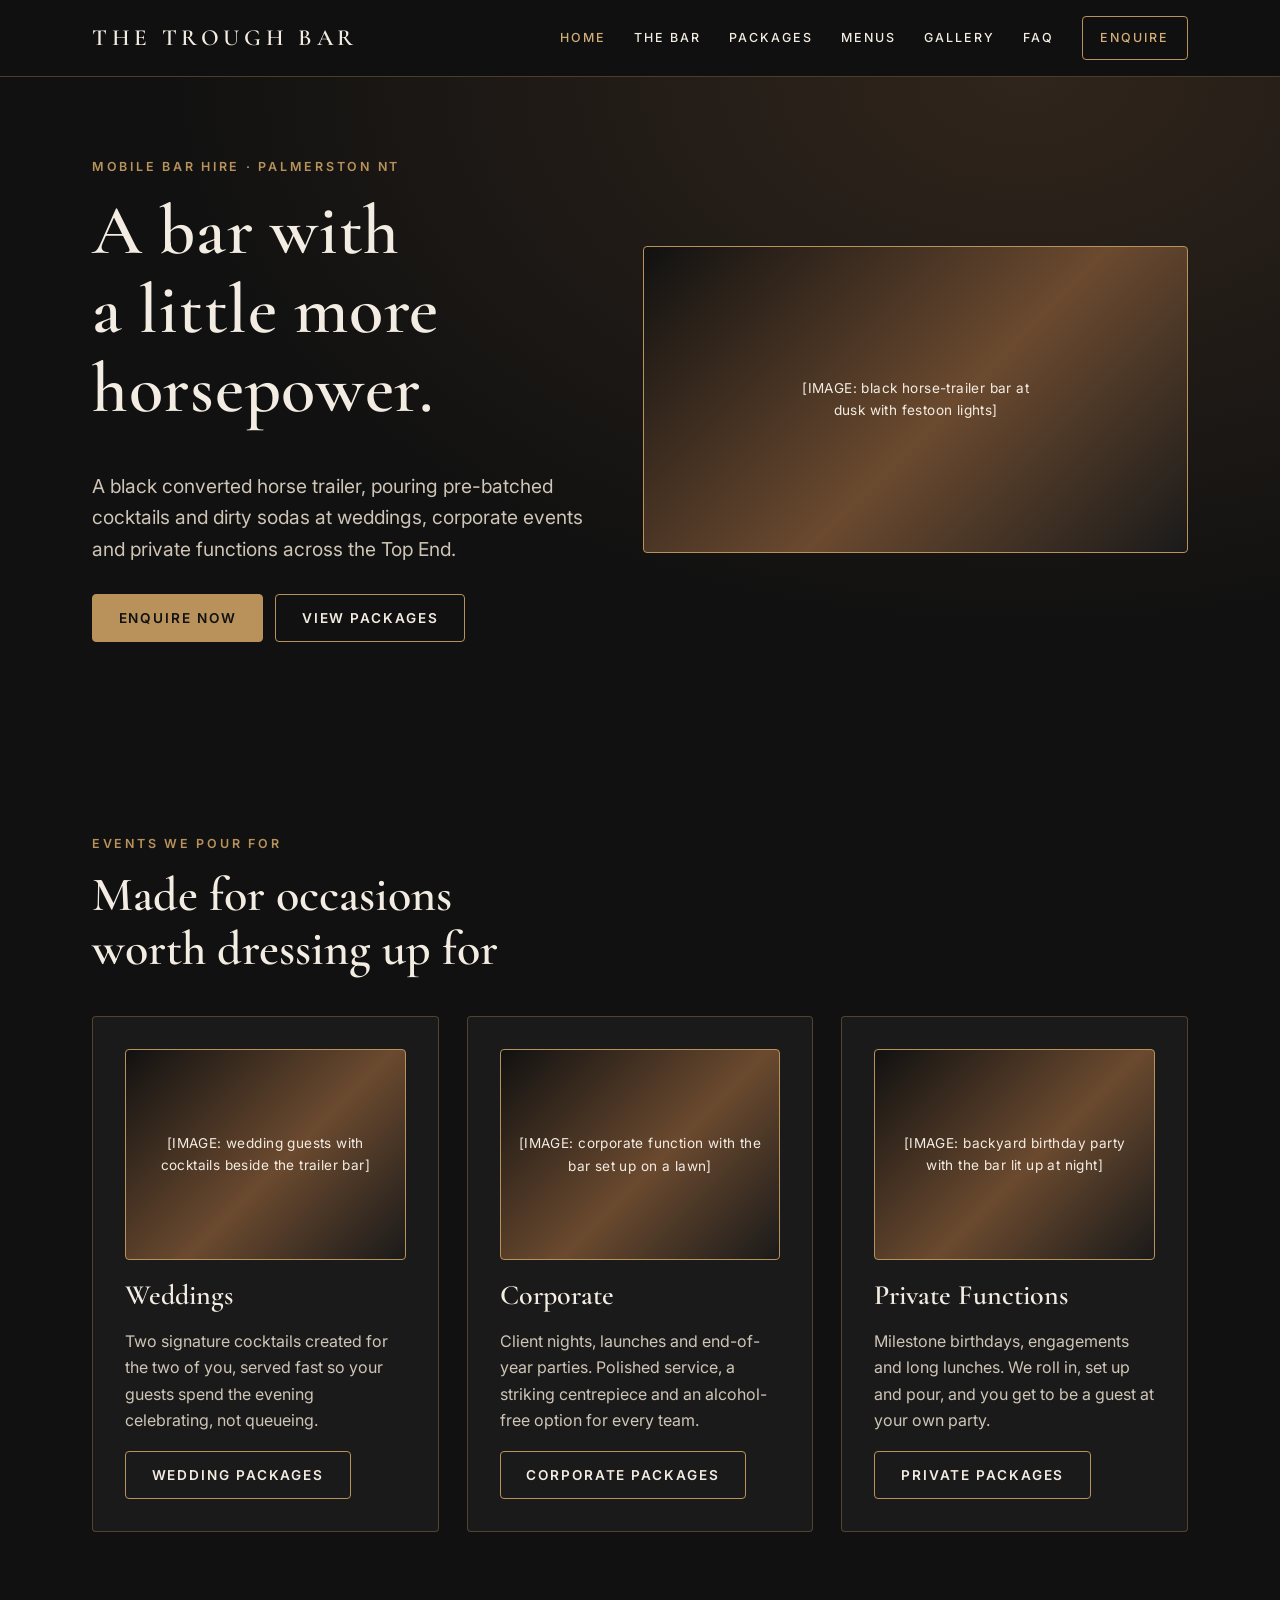
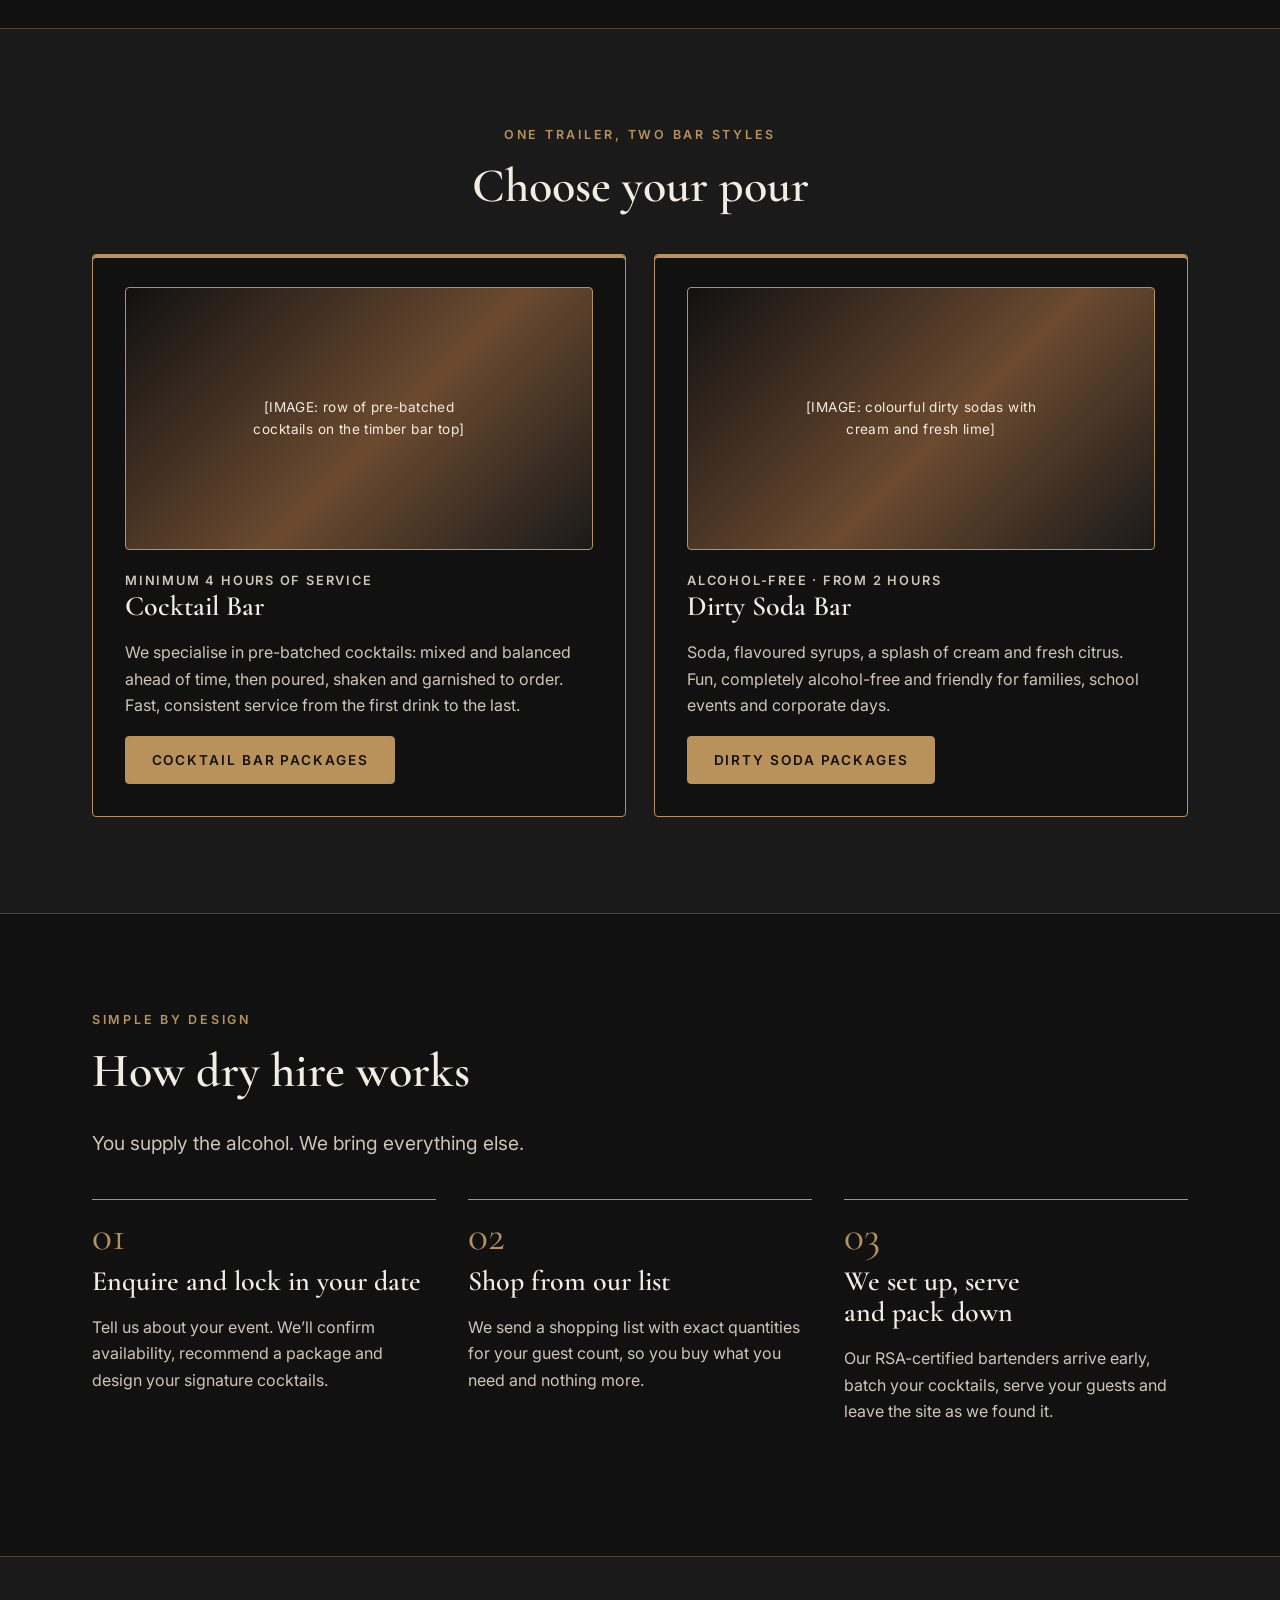
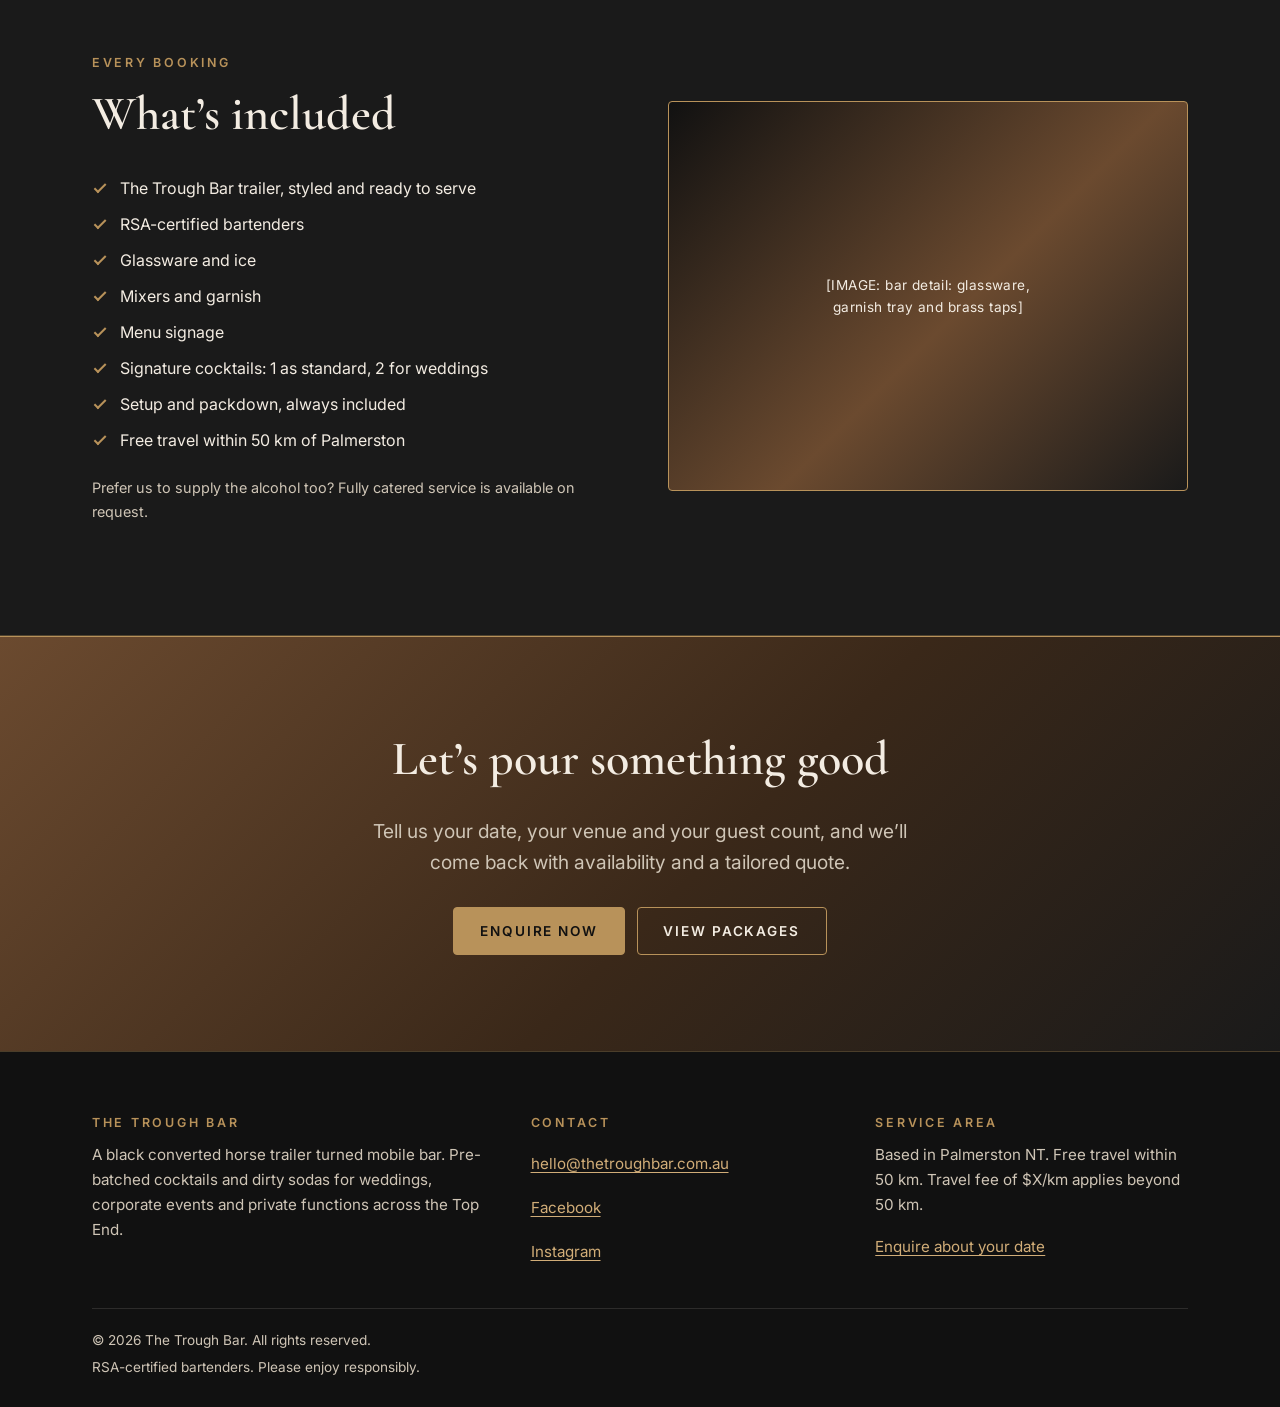
==== index.html @ cbacb20b "Build The Trough Bar static website Seven-page mobile-first site (home, the bar, packages, menus, ga" ====
<!DOCTYPE html>
<html lang="en-AU">
<head>
  <meta charset="utf-8">
  <meta name="viewport" content="width=device-width, initial-scale=1">
  <title>The Trough Bar | Mobile Horse Trailer Bar Hire, Palmerston &amp; Darwin NT</title>
  <meta name="description" content="The Trough Bar is a black converted horse trailer turned mobile bar, based in Palmerston NT. Pre-batched cocktails and dirty sodas for weddings, corporate events and private functions.">
  <meta name="theme-color" content="#111111">
  <meta property="og:type" content="website">
  <meta property="og:site_name" content="The Trough Bar">
  <meta property="og:title" content="The Trough Bar | Mobile Horse Trailer Bar Hire, Palmerston &amp; Darwin NT">
  <meta property="og:description" content="The Trough Bar is a black converted horse trailer turned mobile bar, based in Palmerston NT. Pre-batched cocktails and dirty sodas for weddings, corporate events and private functions.">
  <link rel="preconnect" href="https://fonts.googleapis.com">
  <link rel="preconnect" href="https://fonts.gstatic.com" crossorigin>
  <link href="https://fonts.googleapis.com/css2?family=Cormorant+Garamond:ital,wght@0,500;0,600;1,500&family=Inter:wght@400;500;600&display=swap" rel="stylesheet">
  <link rel="stylesheet" href="styles.css">
  <script src="main.js"></script>
</head>
<body>
  <a class="skip-link" href="#main">Skip to content</a>

  <header class="site-header">
    <div class="container header-inner">
      <!-- LOGO: replace this text wordmark with the logo image when it is ready -->
      <a class="wordmark" href="index.html">THE TROUGH BAR</a>
      <button class="nav-toggle" type="button" aria-label="Menu" aria-expanded="false" aria-controls="site-nav">
        <span class="nav-toggle__bars" aria-hidden="true"></span>
      </button>
      <nav class="site-nav" id="site-nav" aria-label="Main">
        <ul>
          <li><a href="index.html" aria-current="page">Home</a></li>
          <li><a href="the-bar.html">The Bar</a></li>
          <li><a href="packages.html">Packages</a></li>
          <li><a href="menus.html">Menus</a></li>
          <li><a href="gallery.html">Gallery</a></li>
          <li><a href="faq.html">FAQ</a></li>
          <li><a href="enquire.html" class="nav-cta">Enquire</a></li>
        </ul>
      </nav>
    </div>
  </header>

  <main id="main">
    <section class="hero">
      <div class="container hero-grid">
        <div>
          <span class="eyebrow">Mobile bar hire &middot; Palmerston NT</span>
          <h1>A bar with a little more horsepower.</h1>
          <p class="lead">A black converted horse trailer, pouring pre-batched cocktails and dirty sodas at weddings, corporate events and private functions across the Top End.</p>
          <div class="btn-row">
            <a class="btn" href="enquire.html">Enquire Now</a>
            <a class="btn btn--ghost" href="packages.html">View Packages</a>
          </div>
        </div>
        <div class="ph ph--wide" role="img" aria-label="[IMAGE: black horse-trailer bar at dusk with festoon lights]"><span>[IMAGE: black horse-trailer bar at dusk with festoon lights]</span></div>
      </div>
    </section>

    <section class="section">
      <div class="container">
        <div class="section-head">
          <span class="eyebrow">Events we pour for</span>
          <h2>Made for occasions worth dressing up for</h2>
        </div>
        <div class="grid grid--3">
          <article class="card">
            <div class="ph" role="img" aria-label="[IMAGE: wedding guests with cocktails beside the trailer bar]"><span>[IMAGE: wedding guests with cocktails beside the trailer bar]</span></div>
            <h3>Weddings</h3>
            <p class="muted">Two signature cocktails created for the two of you, served fast so your guests spend the evening celebrating, not queueing.</p>
            <a class="btn btn--ghost" href="packages.html#cocktail-bar">Wedding packages</a>
          </article>
          <article class="card">
            <div class="ph" role="img" aria-label="[IMAGE: corporate function with the bar set up on a lawn]"><span>[IMAGE: corporate function with the bar set up on a lawn]</span></div>
            <h3>Corporate</h3>
            <p class="muted">Client nights, launches and end-of-year parties. Polished service, a striking centrepiece and an alcohol-free option for every team.</p>
            <a class="btn btn--ghost" href="packages.html">Corporate packages</a>
          </article>
          <article class="card">
            <div class="ph" role="img" aria-label="[IMAGE: backyard birthday party with the bar lit up at night]"><span>[IMAGE: backyard birthday party with the bar lit up at night]</span></div>
            <h3>Private Functions</h3>
            <p class="muted">Milestone birthdays, engagements and long lunches. We roll in, set up and pour, and you get to be a guest at your own party.</p>
            <a class="btn btn--ghost" href="packages.html">Private packages</a>
          </article>
        </div>
      </div>
    </section>

    <section class="section section--alt">
      <div class="container">
        <div class="section-head center">
          <span class="eyebrow">One trailer, two bar styles</span>
          <h2>Choose your pour</h2>
        </div>
        <div class="grid grid--2">
          <article class="card card--feature">
            <div class="ph ph--wide" role="img" aria-label="[IMAGE: row of pre-batched cocktails on the timber bar top]"><span>[IMAGE: row of pre-batched cocktails on the timber bar top]</span></div>
            <span class="card-meta">Minimum 4 hours of service</span>
            <h3>Cocktail Bar</h3>
            <p class="muted">We specialise in pre-batched cocktails: mixed and balanced ahead of time, then poured, shaken and garnished to order. Fast, consistent service from the first drink to the last.</p>
            <a class="btn" href="packages.html#cocktail-bar">Cocktail Bar packages</a>
          </article>
          <article class="card card--feature">
            <div class="ph ph--wide" role="img" aria-label="[IMAGE: colourful dirty sodas with cream and fresh lime]"><span>[IMAGE: colourful dirty sodas with cream and fresh lime]</span></div>
            <span class="card-meta">Alcohol-free &middot; From 2 hours</span>
            <h3>Dirty Soda Bar</h3>
            <p class="muted">Soda, flavoured syrups, a splash of cream and fresh citrus. Fun, completely alcohol-free and friendly for families, school events and corporate days.</p>
            <a class="btn" href="packages.html#dirty-soda-bar">Dirty Soda packages</a>
          </article>
        </div>
      </div>
    </section>

    <section class="section">
      <div class="container">
        <div class="section-head">
          <span class="eyebrow">Simple by design</span>
          <h2>How dry hire works</h2>
          <p class="lead">You supply the alcohol. We bring everything else.</p>
        </div>
        <ol class="steps">
          <li>
            <h3>Enquire and lock in your date</h3>
            <p class="muted">Tell us about your event. We&rsquo;ll confirm availability, recommend a package and design your signature cocktails.</p>
          </li>
          <li>
            <h3>Shop from our list</h3>
            <p class="muted">We send a shopping list with exact quantities for your guest count, so you buy what you need and nothing more.</p>
          </li>
          <li>
            <h3>We set up, serve and pack down</h3>
            <p class="muted">Our RSA-certified bartenders arrive early, batch your cocktails, serve your guests and leave the site as we found it.</p>
          </li>
        </ol>
      </div>
    </section>

    <section class="section section--alt">
      <div class="container split">
        <div>
          <span class="eyebrow">Every booking</span>
          <h2>What&rsquo;s included</h2>
          <ul class="ticks">
            <li>The Trough Bar trailer, styled and ready to serve</li>
            <li>RSA-certified bartenders</li>
            <li>Glassware and ice</li>
            <li>Mixers and garnish</li>
            <li>Menu signage</li>
            <li>Signature cocktails: 1 as standard, 2 for weddings</li>
            <li>Setup and packdown, always included</li>
            <li>Free travel within 50&nbsp;km of Palmerston</li>
          </ul>
          <p class="muted small">Prefer us to supply the alcohol too? Fully catered service is available on request.</p>
        </div>
        <div class="ph" role="img" aria-label="[IMAGE: bar detail: glassware, garnish tray and brass taps]"><span>[IMAGE: bar detail: glassware, garnish tray and brass taps]</span></div>
      </div>
    </section>

    <section class="cta-band">
      <div class="container">
        <h2>Let&rsquo;s pour something good</h2>
        <p class="lead">Tell us your date, your venue and your guest count, and we&rsquo;ll come back with availability and a tailored quote.</p>
        <div class="btn-row center">
          <a class="btn" href="enquire.html">Enquire Now</a>
          <a class="btn btn--ghost" href="packages.html">View Packages</a>
        </div>
      </div>
    </section>
  </main>

  <footer class="site-footer">
    <div class="container">
      <div class="footer-grid">
        <div>
          <h2>The Trough Bar</h2>
          <p>A black converted horse trailer turned mobile bar. Pre-batched cocktails and dirty sodas for weddings, corporate events and private functions across the Top End.</p>
        </div>
        <div>
          <h2>Contact</h2>
          <ul>
            <li><a href="mailto:hello@thetroughbar.com.au">hello@thetroughbar.com.au</a></li>
            <li><a href="https://facebook.com/PLACEHOLDER" rel="noopener">Facebook</a></li>
            <li><a href="https://instagram.com/PLACEHOLDER" rel="noopener">Instagram</a></li>
          </ul>
        </div>
        <div>
          <h2>Service area</h2>
          <p>Based in Palmerston NT. Free travel within 50&nbsp;km. Travel fee of $X/km applies beyond 50&nbsp;km.</p>
          <p><a href="enquire.html">Enquire about your date</a></p>
        </div>
      </div>
      <div class="footer-bottom">
        <p>&copy; <span id="year">2026</span> The Trough Bar. All rights reserved.</p>
        <p>RSA-certified bartenders. Please enjoy responsibly.</p>
      </div>
    </div>
  </footer>
</body>
</html>
---- styles.css ----
/* The Trough Bar – shared stylesheet. Mobile-first: base = phones, then 768px and 1100px. */
:root {
  --black: #111;
  --char: #1a1a1a;
  --timber: #6b4a2f;
  --timber-lt: #a8784f;
  --cream: #f3ece2;
  --muted: #cfc5b6;
  --brass: #b8925a;
  --brass-lt: #d1ad78;
  --line: rgba(184, 146, 90, .35);
  --serif: "Cormorant Garamond", Georgia, "Times New Roman", serif;
  --sans: "Inter", system-ui, -apple-system, "Segoe UI", Roboto, Helvetica, Arial, sans-serif;
  --gutter: clamp(1rem, 4vw, 2rem);
  --space: clamp(3rem, 8vw, 6rem);
  --max: 1160px;
  --radius: 4px;
  --header-h: 64px;
}

/* ---------- Base ---------- */
*, *::before, *::after { box-sizing: border-box; }
html {
  color-scheme: dark;
  -webkit-text-size-adjust: 100%;
  text-size-adjust: 100%;
  scroll-behavior: smooth;
  scroll-padding-top: calc(var(--header-h) + 1rem);
}
body {
  margin: 0;
  background: var(--black);
  color: var(--cream);
  font-family: var(--sans);
  font-size: 1rem;
  line-height: 1.65;
  overflow-wrap: break-word;
  -webkit-font-smoothing: antialiased;
}
h1, h2, h3 { font-family: var(--serif); font-weight: 600; line-height: 1.12; margin: 0 0 .6em; text-wrap: balance; }
h1 { font-size: clamp(2.4rem, 8vw, 4.4rem); letter-spacing: .01em; }
h2 { font-size: clamp(1.9rem, 5.5vw, 3rem); }
h3 { font-size: clamp(1.4rem, 3.5vw, 1.75rem); }
p { margin: 0 0 1.1em; }
a { color: var(--brass-lt); text-underline-offset: .2em; }
a:hover { color: var(--cream); }
ul, ol { margin: 0 0 1.1em; padding-left: 1.2em; }
:focus-visible { outline: 2px solid var(--brass-lt); outline-offset: 3px; border-radius: 2px; }
.skip-link { position: absolute; left: -999px; top: 0; z-index: 100; padding: .75rem 1rem; background: var(--brass); color: var(--black); }
.skip-link:focus { left: 0; }

/* ---------- Layout helpers ---------- */
.container { width: 100%; max-width: var(--max); margin: 0 auto; padding: 0 var(--gutter); }
.narrow { max-width: 46rem; }
.section { padding: var(--space) 0; }
.section--alt { background: var(--char); border-top: 1px solid var(--line); border-bottom: 1px solid var(--line); }
.section-head { max-width: 44rem; margin-bottom: clamp(1.5rem, 4vw, 2.5rem); }
.center { text-align: center; margin-left: auto; margin-right: auto; }
.eyebrow { display: block; margin-bottom: .9rem; color: var(--brass); font-size: .78rem; font-weight: 600; letter-spacing: .22em; text-transform: uppercase; }
.lead { color: var(--muted); font-size: clamp(1.05rem, 2.4vw, 1.2rem); }
.muted { color: var(--muted); }
.small { font-size: .9rem; }
.grid { display: grid; gap: clamp(1rem, 3vw, 1.75rem); grid-template-columns: minmax(0, 1fr); }
.split { display: grid; gap: clamp(1.5rem, 5vw, 3.5rem); grid-template-columns: minmax(0, 1fr); align-items: center; }
.stack > * + * { margin-top: 1.25rem; }

/* ---------- Buttons ---------- */
.btn {
  display: inline-flex; align-items: center; justify-content: center;
  min-height: 48px; padding: .75rem 1.6rem;
  background: var(--brass); color: var(--black);
  border: 1px solid var(--brass); border-radius: var(--radius);
  font: 600 .85rem/1.2 var(--sans); letter-spacing: .14em; text-transform: uppercase; text-decoration: none;
  cursor: pointer; transition: background-color .2s, color .2s;
}
.btn:hover { background: var(--brass-lt); border-color: var(--brass-lt); color: var(--black); }
.btn--ghost { background: transparent; color: var(--cream); }
.btn--ghost:hover { background: var(--cream); border-color: var(--cream); color: var(--black); }
.btn-row { display: flex; flex-wrap: wrap; gap: .75rem; margin-top: 1.75rem; }
.center .btn-row, .btn-row.center { justify-content: center; }

/* ---------- Header and navigation ---------- */
.site-header { position: sticky; top: 0; z-index: 50; background: rgba(17, 17, 17, .97); border-bottom: 1px solid var(--line); }
.header-inner { display: flex; flex-wrap: wrap; align-items: center; justify-content: space-between; min-height: var(--header-h); }
.wordmark {
  display: inline-flex; align-items: center; min-height: 44px;
  color: var(--cream); font-family: var(--serif); font-size: clamp(1.15rem, 5vw, 1.45rem); font-weight: 600;
  letter-spacing: .2em; text-decoration: none; white-space: nowrap;
}
.wordmark:hover { color: var(--brass-lt); }
.nav-toggle {
  display: none; align-items: center; justify-content: center;
  width: 48px; height: 48px; margin-right: -.5rem; padding: 0;
  background: none; border: 0; color: var(--cream); cursor: pointer;
}
.js .nav-toggle { display: inline-flex; }
.nav-toggle__bars, .nav-toggle__bars::before, .nav-toggle__bars::after {
  display: block; width: 24px; height: 2px; background: currentColor; transition: transform .2s;
}
.nav-toggle__bars { position: relative; }
.nav-toggle__bars::before, .nav-toggle__bars::after { content: ""; position: absolute; left: 0; }
.nav-toggle__bars::before { top: -7px; }
.nav-toggle__bars::after { top: 7px; }
.nav-toggle[aria-expanded="true"] .nav-toggle__bars { background: transparent; }
.nav-toggle[aria-expanded="true"] .nav-toggle__bars::before { transform: translateY(7px) rotate(45deg); }
.nav-toggle[aria-expanded="true"] .nav-toggle__bars::after { transform: translateY(-7px) rotate(-45deg); }
.site-nav { flex-basis: 100%; max-height: calc(100vh - var(--header-h)); overflow-y: auto; }
.js .site-nav { display: none; }
.js .site-nav.is-open { display: block; }
.site-nav ul { list-style: none; margin: 0; padding: 0 0 1rem; }
.site-nav li { border-top: 1px solid rgba(243, 236, 226, .1); }
.site-nav a {
  display: flex; align-items: center; min-height: 48px;
  color: var(--cream); font-size: .85rem; font-weight: 500; letter-spacing: .16em; text-decoration: none; text-transform: uppercase;
}
.site-nav a:hover, .site-nav a[aria-current="page"] { color: var(--brass-lt); }

/* ---------- Image placeholders ---------- */
.ph {
  display: flex; align-items: center; justify-content: center;
  width: 100%; aspect-ratio: 4 / 3; padding: 1rem;
  background: linear-gradient(135deg, var(--black) 0%, var(--timber) 55%, var(--char) 100%);
  border: 1px solid var(--brass); border-radius: var(--radius);
  color: var(--cream); font-size: .85rem; letter-spacing: .03em; text-align: center;
}
.ph--wide { aspect-ratio: 16 / 9; }
.ph--tall { aspect-ratio: 4 / 5; }
.ph span { max-width: 28ch; }

/* ---------- Hero ---------- */
.hero { padding: clamp(2.5rem, 7vw, 5rem) 0 var(--space); background: radial-gradient(ellipse at 80% 0%, rgba(107, 74, 47, .35), transparent 60%); }
.hero-grid { display: grid; gap: clamp(1.75rem, 5vw, 3.5rem); grid-template-columns: minmax(0, 1fr); align-items: center; }
.page-hero { padding: clamp(2.5rem, 7vw, 4.5rem) 0 clamp(2rem, 5vw, 3rem); background: linear-gradient(180deg, rgba(107, 74, 47, .28), transparent); border-bottom: 1px solid var(--line); }
.page-hero .lead { max-width: 42rem; margin-bottom: 0; }

/* ---------- Cards ---------- */
.card { display: flex; flex-direction: column; padding: clamp(1.25rem, 4vw, 2rem); background: var(--char); border: 1px solid var(--line); border-radius: var(--radius); }
.section--alt .card { background: var(--black); }
.card--feature { border-color: var(--brass); box-shadow: inset 0 3px 0 var(--brass); }
.card .ph { margin-bottom: 1.25rem; }
.card > :last-child { margin-bottom: 0; }
.card .btn { margin-top: auto; align-self: flex-start; }
.card-meta { color: var(--muted); font-size: .8rem; font-weight: 600; letter-spacing: .14em; text-transform: uppercase; }
.price { margin: .25rem 0 1rem; color: var(--brass-lt); font-family: var(--serif); font-size: 2.4rem; font-weight: 600; line-height: 1; }
.price small { color: var(--muted); font-family: var(--sans); font-size: .8rem; font-weight: 500; letter-spacing: .14em; text-transform: uppercase; }
.note { padding: 1rem 1.25rem; background: rgba(107, 74, 47, .22); border-left: 3px solid var(--brass); border-radius: var(--radius); }
.note > :last-child { margin-bottom: 0; }

/* ---------- Lists ---------- */
.ticks { list-style: none; padding: 0; }
.ticks li { position: relative; padding: .3rem 0 .3rem 1.75rem; }
.ticks li::before {
  content: ""; position: absolute; left: .3rem; top: .7rem;
  width: .4rem; height: .75rem; border: solid var(--brass); border-width: 0 2px 2px 0; transform: rotate(45deg);
}
.steps { list-style: none; padding: 0; counter-reset: step; }
.steps li { counter-increment: step; padding-top: 1rem; border-top: 1px solid var(--brass); }
.steps li::before { content: "0" counter(step); display: block; margin-bottom: .5rem; color: var(--brass); font-family: var(--serif); font-size: 2.6rem; line-height: 1; }
.price-list { list-style: none; padding: 0; margin: 0; }
.price-list li { display: flex; justify-content: space-between; gap: 1rem; padding: .9rem 0; border-bottom: 1px solid var(--line); }
.price-list strong { color: var(--brass-lt); font-weight: 600; white-space: nowrap; }
.menu-list { list-style: none; padding: 0; margin: 0; }
.menu-list li { padding: 1.1rem 0; border-bottom: 1px solid var(--line); }
.menu-list h3 { margin-bottom: .2rem; }
.menu-list p { margin: 0; color: var(--muted); }

/* ---------- FAQ accordion ---------- */
.faq details { border-bottom: 1px solid var(--line); }
.faq details:first-of-type { border-top: 1px solid var(--line); }
.faq summary {
  display: flex; align-items: center; justify-content: space-between; gap: 1rem;
  min-height: 56px; padding: .9rem 0; cursor: pointer; list-style: none;
  font-family: var(--serif); font-size: clamp(1.2rem, 3.5vw, 1.45rem); font-weight: 600; line-height: 1.25;
}
.faq summary::-webkit-details-marker { display: none; }
.faq summary::after { content: "+"; flex: none; color: var(--brass); font-family: var(--sans); font-size: 1.6rem; font-weight: 400; line-height: 1; transition: transform .2s; }
.faq details[open] summary::after { transform: rotate(45deg); }
.faq .answer { padding: 0 0 1.25rem; color: var(--muted); max-width: 44rem; }
.faq .answer > :last-child { margin-bottom: 0; }

/* ---------- Forms ---------- */
.form { display: grid; gap: 1.25rem; grid-template-columns: minmax(0, 1fr); }
.field { min-width: 0; margin: 0; padding: 0; border: 0; }
.field label, .field legend { display: block; margin-bottom: .4rem; padding: 0; font-size: .95rem; font-weight: 500; }
.field .req { color: var(--brass-lt); }
input, select, textarea {
  display: block; width: 100%; min-width: 0; min-height: 48px; padding: .7rem .85rem;
  background: var(--char); color: var(--cream);
  border: 1px solid var(--timber-lt); border-radius: var(--radius);
  font: inherit; font-size: 1rem; /* 16px minimum prevents iOS zoom */
}
input[type="date"], input[type="time"] { -webkit-appearance: none; appearance: none; }
textarea { min-height: 9rem; resize: vertical; }
input:focus-visible, select:focus-visible, textarea:focus-visible { outline-offset: 1px; border-color: var(--brass-lt); }
.hint { margin: .4rem 0 0; color: var(--muted); font-size: .9rem; }
.radio-row { display: flex; flex-wrap: wrap; gap: .5rem 1.5rem; }
.radio-row label { display: inline-flex; align-items: center; gap: .6rem; min-height: 44px; margin: 0; font-weight: 400; cursor: pointer; }
.radio-row input { width: 1.25rem; height: 1.25rem; min-height: 0; padding: 0; accent-color: var(--brass); }

/* ---------- CTA band ---------- */
.cta-band { padding: var(--space) 0; text-align: center; background: linear-gradient(135deg, var(--timber) 0%, #3a2819 55%, var(--char) 100%); border-top: 1px solid var(--brass); }
.cta-band p { max-width: 36rem; margin-left: auto; margin-right: auto; }

/* ---------- Footer ---------- */
.site-footer { padding: clamp(2.5rem, 6vw, 4rem) 0 1.5rem; background: var(--black); border-top: 1px solid var(--line); color: var(--muted); font-size: .95rem; }
.footer-grid { display: grid; gap: 2rem; grid-template-columns: minmax(0, 1fr); }
.site-footer h2 { margin-bottom: .75rem; color: var(--brass); font-family: var(--sans); font-size: .78rem; letter-spacing: .22em; text-transform: uppercase; }
.site-footer ul { list-style: none; margin: 0; padding: 0; }
.site-footer li a, .contact-links a { display: inline-flex; align-items: center; min-height: 44px; }
.footer-bottom { margin-top: 2rem; padding-top: 1.25rem; border-top: 1px solid rgba(243, 236, 226, .12); font-size: .85rem; }
.footer-bottom p { margin: 0 0 .3rem; }
.contact-links { list-style: none; margin: 0; padding: 0; }

/* ---------- Tablet: 768px and up ---------- */
@media (min-width: 768px) {
  .grid--2, .grid--3 { grid-template-columns: repeat(2, minmax(0, 1fr)); }
  .split { grid-template-columns: repeat(2, minmax(0, 1fr)); }
  .form { grid-template-columns: repeat(2, minmax(0, 1fr)); }
  .field--full { grid-column: 1 / -1; }
  .steps { display: grid; gap: 2rem; grid-template-columns: repeat(3, minmax(0, 1fr)); }
  .footer-grid { grid-template-columns: 1.3fr 1fr 1fr; }
}

/* ---------- Desktop: 1100px and up ---------- */
@media (min-width: 1100px) {
  :root { --header-h: 76px; }
  .js .nav-toggle { display: none; }
  .site-nav, .js .site-nav { display: block; flex-basis: auto; overflow: visible; }
  .site-nav ul { display: flex; align-items: center; gap: 1.75rem; padding: 0; }
  .site-nav li { border: 0; }
  .site-nav a { font-size: .78rem; }
  .site-nav a.nav-cta { min-height: 44px; padding: 0 1.1rem; border: 1px solid var(--brass); border-radius: var(--radius); color: var(--brass-lt); }
  .site-nav a.nav-cta:hover { background: var(--brass); color: var(--black); }
  .grid--3 { grid-template-columns: repeat(3, minmax(0, 1fr)); }
  .hero-grid { grid-template-columns: 1fr 1.1fr; }
  .split--flip > :first-child { order: 2; }
}

/* ---------- Reduced motion ---------- */
@media (prefers-reduced-motion: reduce) {
  html { scroll-behavior: auto; }
  *, *::before, *::after { transition: none !important; animation: none !important; }
}
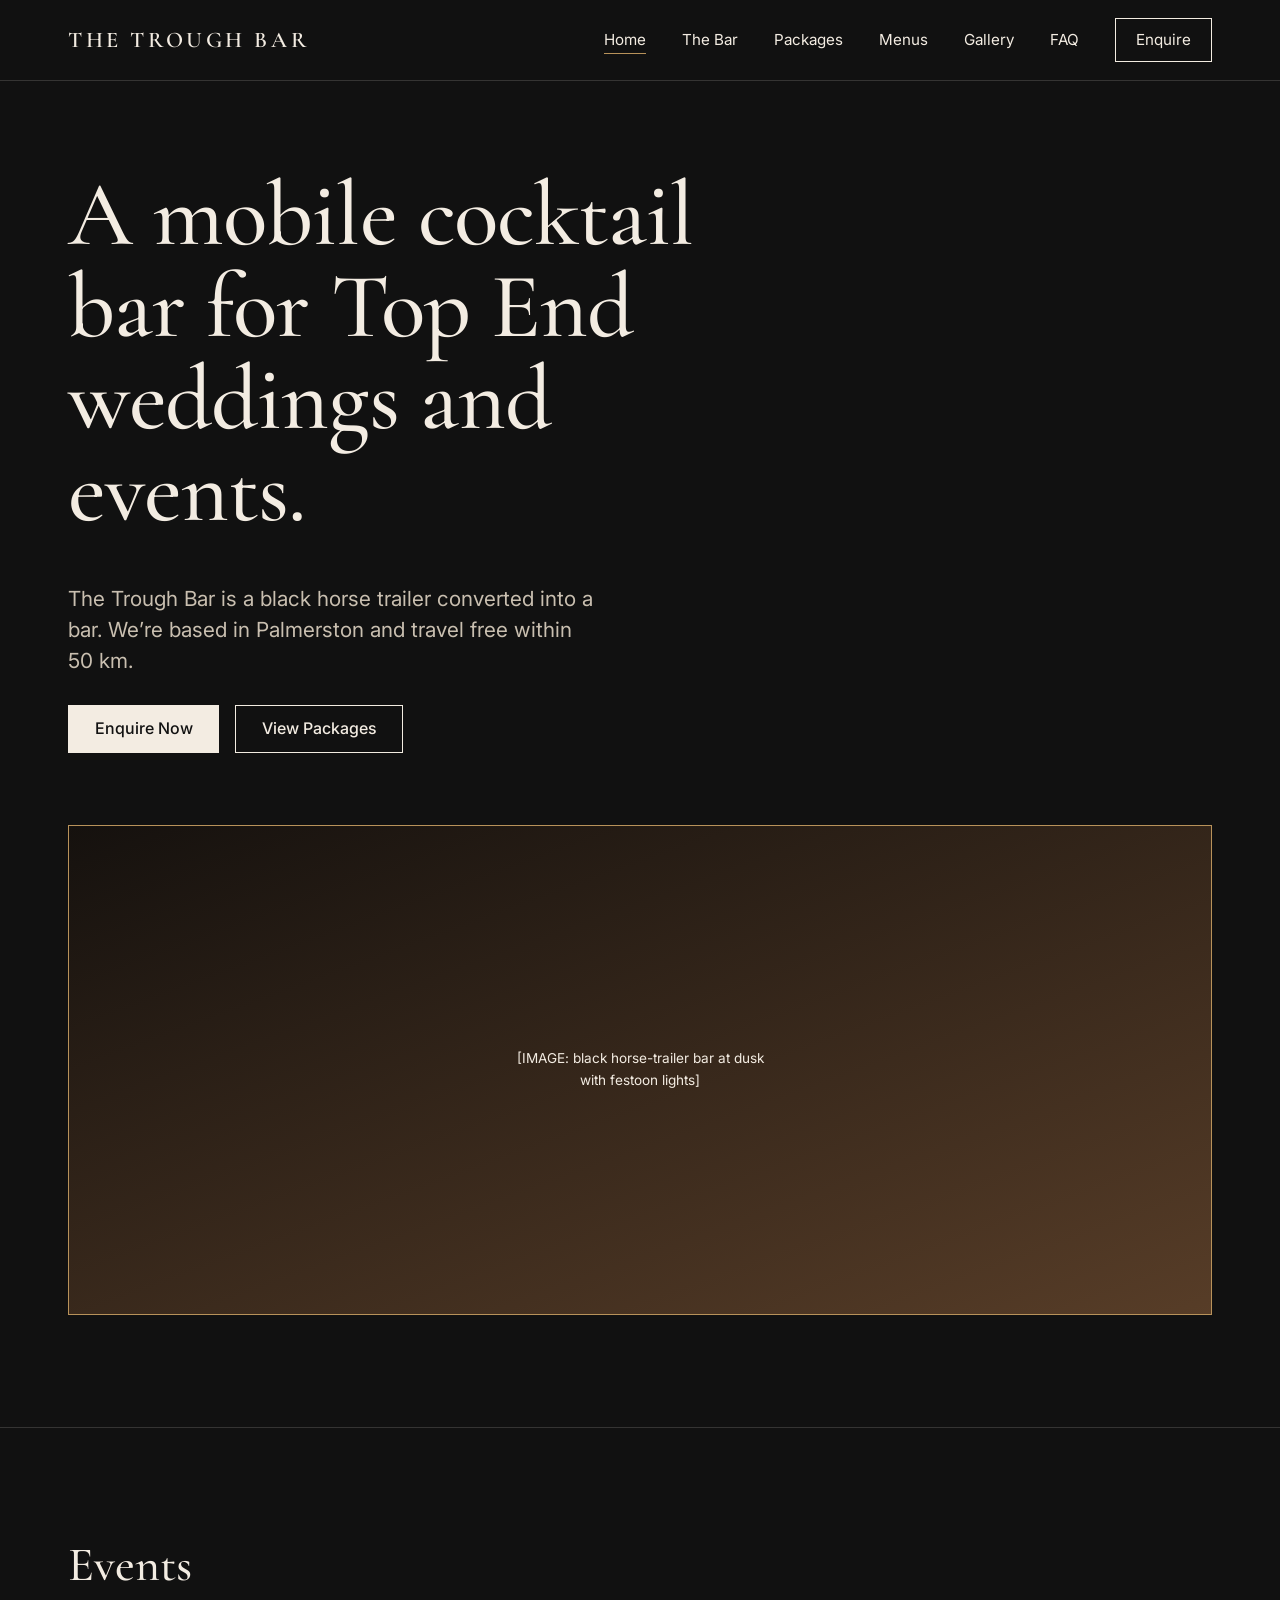
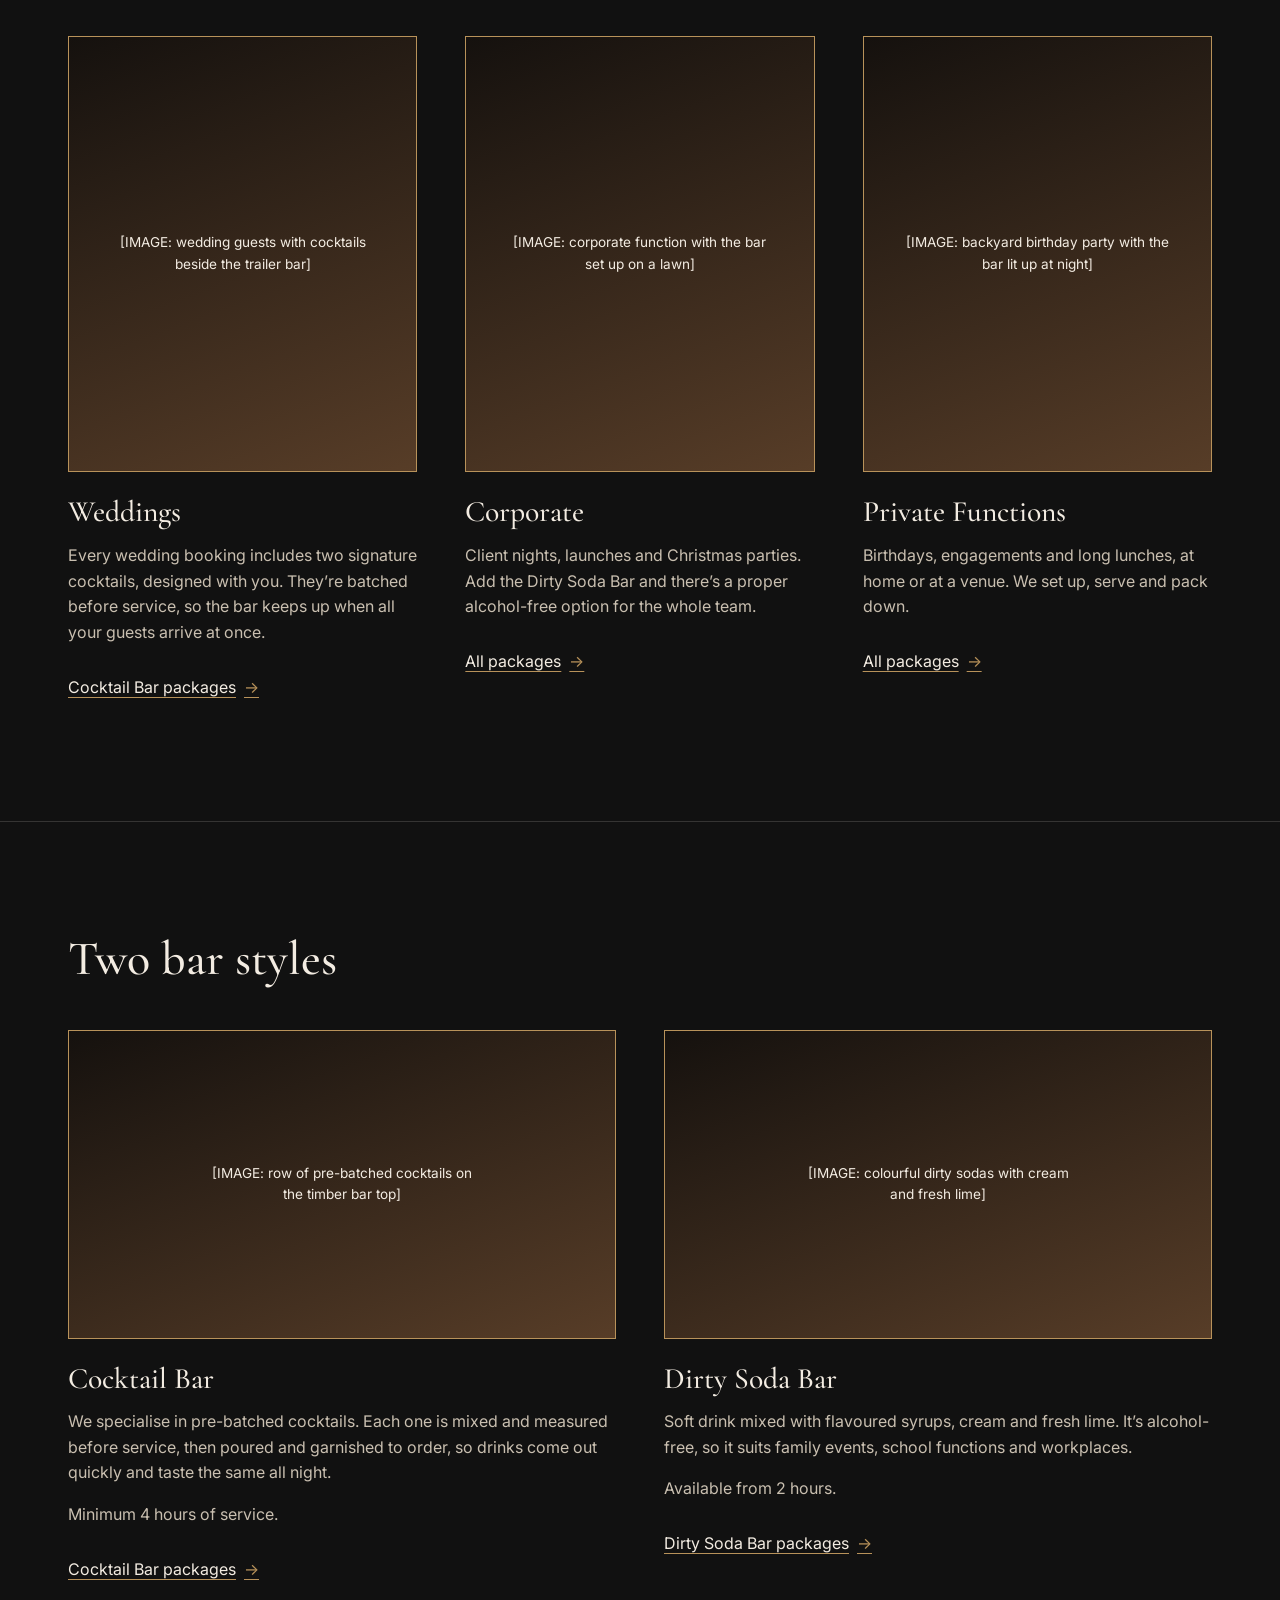
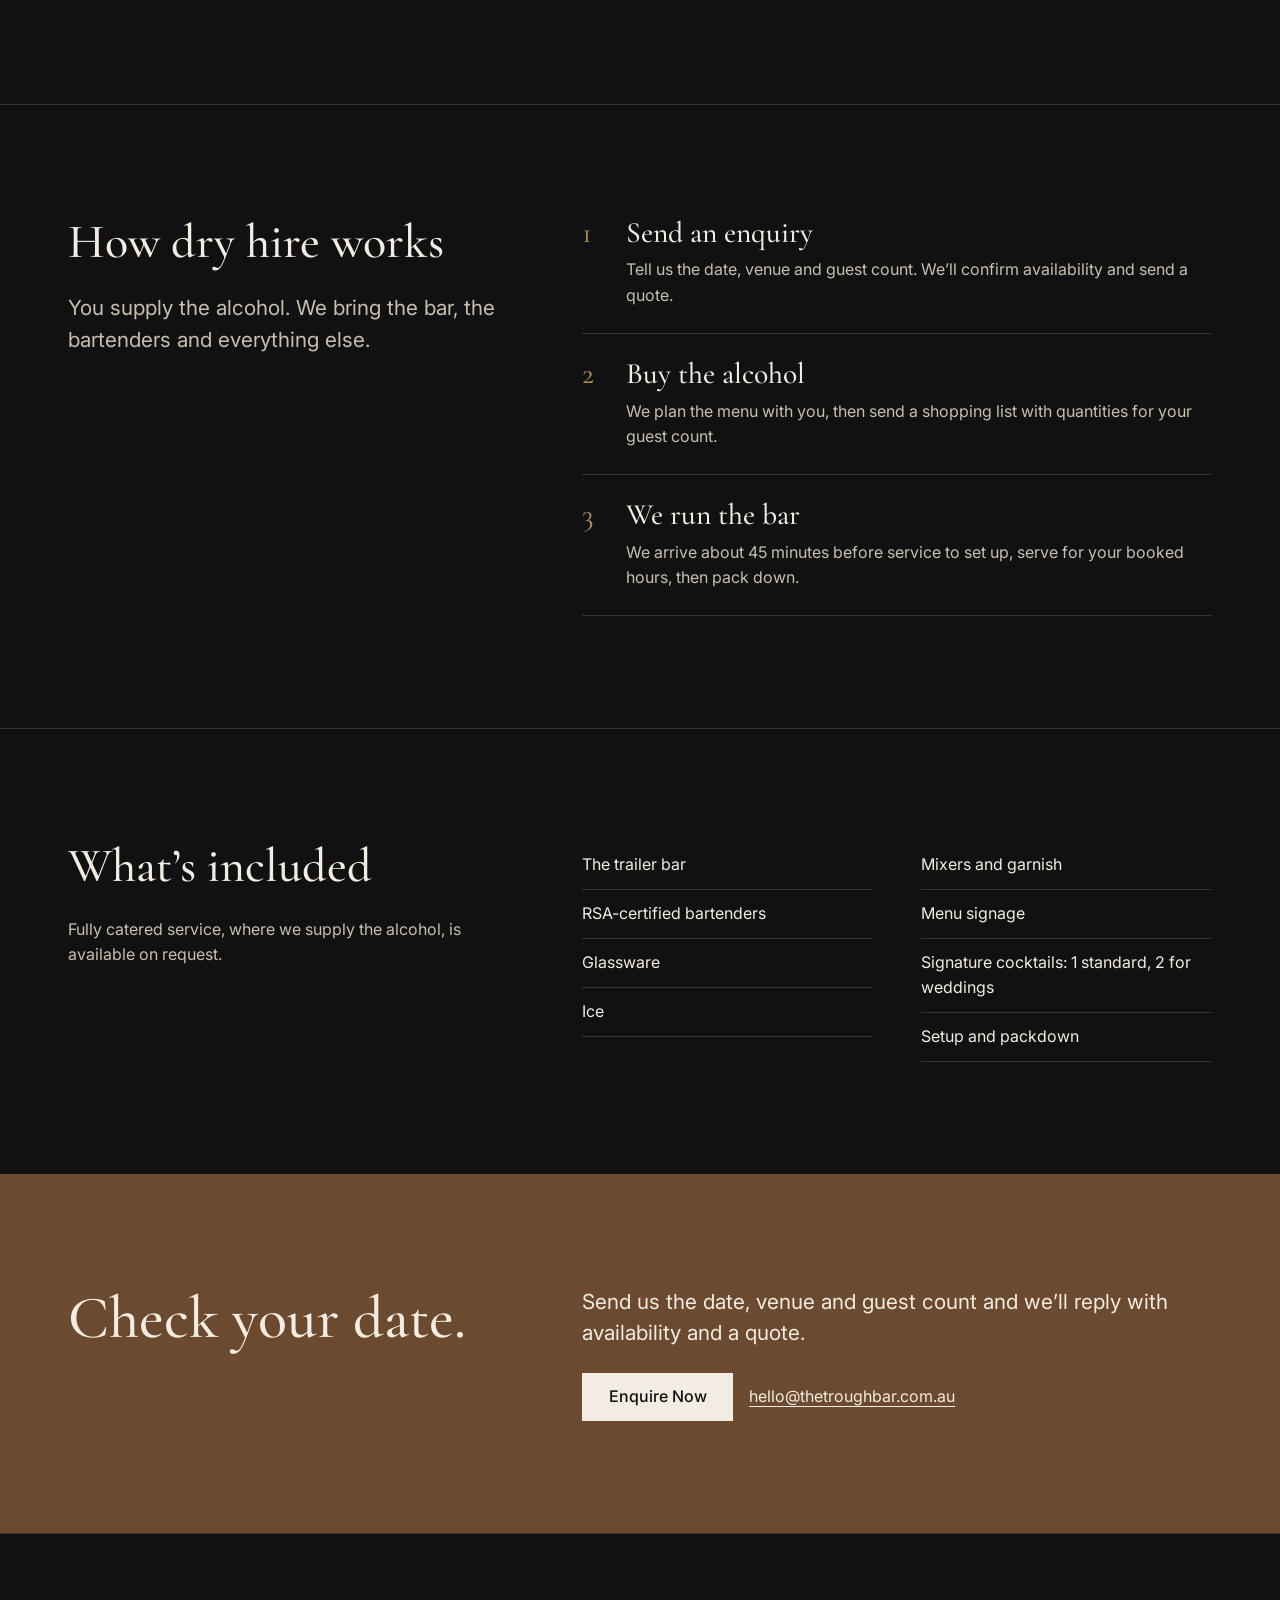
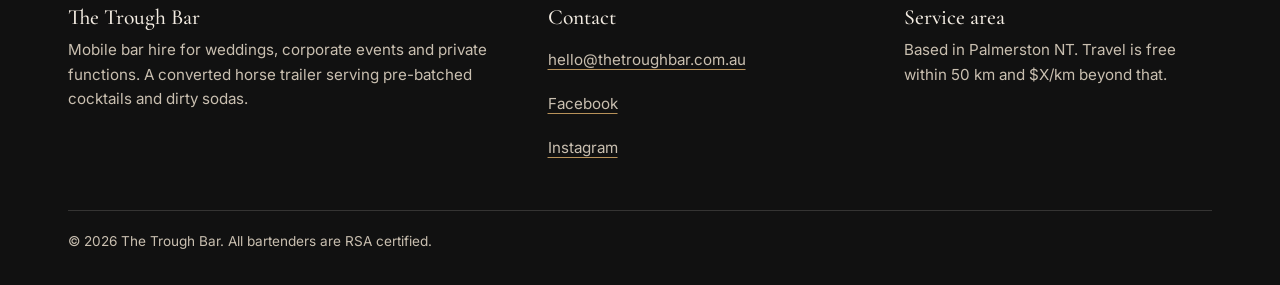
==== commit f013d51a: "Redesign site with a plainer editorial layout and copy Replace boxed cards, uppercase eyebrow labels" ====
--- a/index.html
+++ b/index.html
@@ -3,16 +3,16 @@
 <head>
   <meta charset="utf-8">
   <meta name="viewport" content="width=device-width, initial-scale=1">
-  <title>The Trough Bar | Mobile Horse Trailer Bar Hire, Palmerston &amp; Darwin NT</title>
+  <title>The Trough Bar | Mobile Bar Hire, Palmerston &amp; Darwin NT</title>
   <meta name="description" content="The Trough Bar is a black converted horse trailer turned mobile bar, based in Palmerston NT. Pre-batched cocktails and dirty sodas for weddings, corporate events and private functions.">
   <meta name="theme-color" content="#111111">
   <meta property="og:type" content="website">
   <meta property="og:site_name" content="The Trough Bar">
-  <meta property="og:title" content="The Trough Bar | Mobile Horse Trailer Bar Hire, Palmerston &amp; Darwin NT">
+  <meta property="og:title" content="The Trough Bar | Mobile Bar Hire, Palmerston &amp; Darwin NT">
   <meta property="og:description" content="The Trough Bar is a black converted horse trailer turned mobile bar, based in Palmerston NT. Pre-batched cocktails and dirty sodas for weddings, corporate events and private functions.">
   <link rel="preconnect" href="https://fonts.googleapis.com">
   <link rel="preconnect" href="https://fonts.gstatic.com" crossorigin>
-  <link href="https://fonts.googleapis.com/css2?family=Cormorant+Garamond:ital,wght@0,500;0,600;1,500&family=Inter:wght@400;500;600&display=swap" rel="stylesheet">
+  <link href="https://fonts.googleapis.com/css2?family=Cormorant+Garamond:ital,wght@0,500;0,600;1,500&family=Inter:wght@400;500&display=swap" rel="stylesheet">
   <link rel="stylesheet" href="styles.css">
   <script src="main.js"></script>
 </head>
@@ -42,69 +42,38 @@
 
   <main id="main">
     <section class="hero">
-      <div class="container hero-grid">
-        <div>
-          <span class="eyebrow">Mobile bar hire &middot; Palmerston NT</span>
-          <h1>A bar with a little more horsepower.</h1>
-          <p class="lead">A black converted horse trailer, pouring pre-batched cocktails and dirty sodas at weddings, corporate events and private functions across the Top End.</p>
-          <div class="btn-row">
-            <a class="btn" href="enquire.html">Enquire Now</a>
-            <a class="btn btn--ghost" href="packages.html">View Packages</a>
-          </div>
+      <div class="container">
+        <h1>A mobile cocktail bar for Top End weddings and events.</h1>
+        <p class="lead">The Trough Bar is a black horse trailer converted into a bar. We&rsquo;re based in Palmerston and travel free within 50&nbsp;km.</p>
+        <div class="actions">
+          <a class="btn" href="enquire.html">Enquire Now</a>
+          <a class="btn btn--line" href="packages.html">View Packages</a>
         </div>
-        <div class="ph ph--wide" role="img" aria-label="[IMAGE: black horse-trailer bar at dusk with festoon lights]"><span>[IMAGE: black horse-trailer bar at dusk with festoon lights]</span></div>
+        <div class="ph ph--hero" role="img" aria-label="[IMAGE: black horse-trailer bar at dusk with festoon lights]"><span>[IMAGE: black horse-trailer bar at dusk with festoon lights]</span></div>
       </div>
     </section>
 
     <section class="section">
       <div class="container">
-        <div class="section-head">
-          <span class="eyebrow">Events we pour for</span>
-          <h2>Made for occasions worth dressing up for</h2>
-        </div>
+        <h2>Events</h2>
         <div class="grid grid--3">
-          <article class="card">
-            <div class="ph" role="img" aria-label="[IMAGE: wedding guests with cocktails beside the trailer bar]"><span>[IMAGE: wedding guests with cocktails beside the trailer bar]</span></div>
+          <article class="block">
+            <div class="ph ph--tall" role="img" aria-label="[IMAGE: wedding guests with cocktails beside the trailer bar]"><span>[IMAGE: wedding guests with cocktails beside the trailer bar]</span></div>
             <h3>Weddings</h3>
-            <p class="muted">Two signature cocktails created for the two of you, served fast so your guests spend the evening celebrating, not queueing.</p>
-            <a class="btn btn--ghost" href="packages.html#cocktail-bar">Wedding packages</a>
+            <p>Every wedding booking includes two signature cocktails, designed with you. They&rsquo;re batched before service, so the bar keeps up when all your guests arrive at once.</p>
+            <a class="more" href="packages.html#cocktail-bar">Cocktail Bar packages</a>
           </article>
-          <article class="card">
-            <div class="ph" role="img" aria-label="[IMAGE: corporate function with the bar set up on a lawn]"><span>[IMAGE: corporate function with the bar set up on a lawn]</span></div>
+          <article class="block">
+            <div class="ph ph--tall" role="img" aria-label="[IMAGE: corporate function with the bar set up on a lawn]"><span>[IMAGE: corporate function with the bar set up on a lawn]</span></div>
             <h3>Corporate</h3>
-            <p class="muted">Client nights, launches and end-of-year parties. Polished service, a striking centrepiece and an alcohol-free option for every team.</p>
-            <a class="btn btn--ghost" href="packages.html">Corporate packages</a>
+            <p>Client nights, launches and Christmas parties. Add the Dirty Soda Bar and there&rsquo;s a proper alcohol-free option for the whole team.</p>
+            <a class="more" href="packages.html">All packages</a>
           </article>
-          <article class="card">
-            <div class="ph" role="img" aria-label="[IMAGE: backyard birthday party with the bar lit up at night]"><span>[IMAGE: backyard birthday party with the bar lit up at night]</span></div>
+          <article class="block">
+            <div class="ph ph--tall" role="img" aria-label="[IMAGE: backyard birthday party with the bar lit up at night]"><span>[IMAGE: backyard birthday party with the bar lit up at night]</span></div>
             <h3>Private Functions</h3>
-            <p class="muted">Milestone birthdays, engagements and long lunches. We roll in, set up and pour, and you get to be a guest at your own party.</p>
-            <a class="btn btn--ghost" href="packages.html">Private packages</a>
-          </article>
-        </div>
-      </div>
-    </section>
-
-    <section class="section section--alt">
-      <div class="container">
-        <div class="section-head center">
-          <span class="eyebrow">One trailer, two bar styles</span>
-          <h2>Choose your pour</h2>
-        </div>
-        <div class="grid grid--2">
-          <article class="card card--feature">
-            <div class="ph ph--wide" role="img" aria-label="[IMAGE: row of pre-batched cocktails on the timber bar top]"><span>[IMAGE: row of pre-batched cocktails on the timber bar top]</span></div>
-            <span class="card-meta">Minimum 4 hours of service</span>
-            <h3>Cocktail Bar</h3>
-            <p class="muted">We specialise in pre-batched cocktails: mixed and balanced ahead of time, then poured, shaken and garnished to order. Fast, consistent service from the first drink to the last.</p>
-            <a class="btn" href="packages.html#cocktail-bar">Cocktail Bar packages</a>
-          </article>
-          <article class="card card--feature">
-            <div class="ph ph--wide" role="img" aria-label="[IMAGE: colourful dirty sodas with cream and fresh lime]"><span>[IMAGE: colourful dirty sodas with cream and fresh lime]</span></div>
-            <span class="card-meta">Alcohol-free &middot; From 2 hours</span>
-            <h3>Dirty Soda Bar</h3>
-            <p class="muted">Soda, flavoured syrups, a splash of cream and fresh citrus. Fun, completely alcohol-free and friendly for families, school events and corporate days.</p>
-            <a class="btn" href="packages.html#dirty-soda-bar">Dirty Soda packages</a>
+            <p>Birthdays, engagements and long lunches, at home or at a venue. We set up, serve and pack down.</p>
+            <a class="more" href="packages.html">All packages</a>
           </article>
         </div>
       </div>
@@ -112,56 +81,83 @@
 
     <section class="section">
       <div class="container">
-        <div class="section-head">
-          <span class="eyebrow">Simple by design</span>
+        <h2>Two bar styles</h2>
+        <div class="grid grid--2">
+          <article class="block">
+            <div class="ph ph--wide" role="img" aria-label="[IMAGE: row of pre-batched cocktails on the timber bar top]"><span>[IMAGE: row of pre-batched cocktails on the timber bar top]</span></div>
+            <h3>Cocktail Bar</h3>
+            <p>We specialise in pre-batched cocktails. Each one is mixed and measured before service, then poured and garnished to order, so drinks come out quickly and taste the same all night.</p>
+            <p>Minimum 4 hours of service.</p>
+            <a class="more" href="packages.html#cocktail-bar">Cocktail Bar packages</a>
+          </article>
+          <article class="block">
+            <div class="ph ph--wide" role="img" aria-label="[IMAGE: colourful dirty sodas with cream and fresh lime]"><span>[IMAGE: colourful dirty sodas with cream and fresh lime]</span></div>
+            <h3>Dirty Soda Bar</h3>
+            <p>Soft drink mixed with flavoured syrups, cream and fresh lime. It&rsquo;s alcohol-free, so it suits family events, school functions and workplaces.</p>
+            <p>Available from 2 hours.</p>
+            <a class="more" href="packages.html#dirty-soda-bar">Dirty Soda Bar packages</a>
+          </article>
+        </div>
+      </div>
+    </section>
+
+    <section class="section">
+      <div class="container cols">
+        <div>
           <h2>How dry hire works</h2>
-          <p class="lead">You supply the alcohol. We bring everything else.</p>
+          <p class="lead">You supply the alcohol. We bring the bar, the bartenders and everything else.</p>
         </div>
         <ol class="steps">
           <li>
-            <h3>Enquire and lock in your date</h3>
-            <p class="muted">Tell us about your event. We&rsquo;ll confirm availability, recommend a package and design your signature cocktails.</p>
+            <div>
+              <h3>Send an enquiry</h3>
+              <p>Tell us the date, venue and guest count. We&rsquo;ll confirm availability and send a quote.</p>
+            </div>
           </li>
           <li>
-            <h3>Shop from our list</h3>
-            <p class="muted">We send a shopping list with exact quantities for your guest count, so you buy what you need and nothing more.</p>
+            <div>
+              <h3>Buy the alcohol</h3>
+              <p>We plan the menu with you, then send a shopping list with quantities for your guest count.</p>
+            </div>
           </li>
           <li>
-            <h3>We set up, serve and pack down</h3>
-            <p class="muted">Our RSA-certified bartenders arrive early, batch your cocktails, serve your guests and leave the site as we found it.</p>
+            <div>
+              <h3>We run the bar</h3>
+              <p>We arrive about 45 minutes before service to set up, serve for your booked hours, then pack down.</p>
+            </div>
           </li>
         </ol>
       </div>
     </section>
 
-    <section class="section section--alt">
-      <div class="container split">
+    <section class="section">
+      <div class="container cols">
         <div>
-          <span class="eyebrow">Every booking</span>
           <h2>What&rsquo;s included</h2>
-          <ul class="ticks">
-            <li>The Trough Bar trailer, styled and ready to serve</li>
-            <li>RSA-certified bartenders</li>
-            <li>Glassware and ice</li>
-            <li>Mixers and garnish</li>
-            <li>Menu signage</li>
-            <li>Signature cocktails: 1 as standard, 2 for weddings</li>
-            <li>Setup and packdown, always included</li>
-            <li>Free travel within 50&nbsp;km of Palmerston</li>
-          </ul>
-          <p class="muted small">Prefer us to supply the alcohol too? Fully catered service is available on request.</p>
+          <p class="muted">Fully catered service, where we supply the alcohol, is available on request.</p>
         </div>
-        <div class="ph" role="img" aria-label="[IMAGE: bar detail: glassware, garnish tray and brass taps]"><span>[IMAGE: bar detail: glassware, garnish tray and brass taps]</span></div>
+        <ul class="plain-list plain-list--2">
+          <li>The trailer bar</li>
+          <li>RSA-certified bartenders</li>
+          <li>Glassware</li>
+          <li>Ice</li>
+          <li>Mixers and garnish</li>
+          <li>Menu signage</li>
+          <li>Signature cocktails: 1 standard, 2 for weddings</li>
+          <li>Setup and packdown</li>
+        </ul>
       </div>
     </section>
 
-    <section class="cta-band">
-      <div class="container">
-        <h2>Let&rsquo;s pour something good</h2>
-        <p class="lead">Tell us your date, your venue and your guest count, and we&rsquo;ll come back with availability and a tailored quote.</p>
-        <div class="btn-row center">
-          <a class="btn" href="enquire.html">Enquire Now</a>
-          <a class="btn btn--ghost" href="packages.html">View Packages</a>
+    <section class="closing">
+      <div class="container cols">
+        <h2>Check your date.</h2>
+        <div>
+          <p class="lead" style="color:var(--cream)">Send us the date, venue and guest count and we&rsquo;ll reply with availability and a quote.</p>
+          <div class="actions">
+            <a class="btn" href="enquire.html">Enquire Now</a>
+            <a href="mailto:hello@thetroughbar.com.au">hello@thetroughbar.com.au</a>
+          </div>
         </div>
       </div>
     </section>
@@ -172,7 +168,7 @@
       <div class="footer-grid">
         <div>
           <h2>The Trough Bar</h2>
-          <p>A black converted horse trailer turned mobile bar. Pre-batched cocktails and dirty sodas for weddings, corporate events and private functions across the Top End.</p>
+          <p>Mobile bar hire for weddings, corporate events and private functions. A converted horse trailer serving pre-batched cocktails and dirty sodas.</p>
         </div>
         <div>
           <h2>Contact</h2>
@@ -184,13 +180,11 @@
         </div>
         <div>
           <h2>Service area</h2>
-          <p>Based in Palmerston NT. Free travel within 50&nbsp;km. Travel fee of $X/km applies beyond 50&nbsp;km.</p>
-          <p><a href="enquire.html">Enquire about your date</a></p>
+          <p>Based in Palmerston NT. Travel is free within 50&nbsp;km and $X/km beyond that.</p>
         </div>
       </div>
       <div class="footer-bottom">
-        <p>&copy; <span id="year">2026</span> The Trough Bar. All rights reserved.</p>
-        <p>RSA-certified bartenders. Please enjoy responsibly.</p>
+        <p>&copy; <span id="year">2026</span> The Trough Bar. All bartenders are RSA certified.</p>
       </div>
     </div>
   </footer>
--- a/styles.css
+++ b/styles.css
@@ -5,98 +5,68 @@
   --timber: #6b4a2f;
   --timber-lt: #a8784f;
   --cream: #f3ece2;
-  --muted: #cfc5b6;
+  --muted: #c9bfb0;
   --brass: #b8925a;
-  --brass-lt: #d1ad78;
-  --line: rgba(184, 146, 90, .35);
+  --rule: rgba(243, 236, 226, .16);
+  --field: rgba(243, 236, 226, .45);
   --serif: "Cormorant Garamond", Georgia, "Times New Roman", serif;
   --sans: "Inter", system-ui, -apple-system, "Segoe UI", Roboto, Helvetica, Arial, sans-serif;
-  --gutter: clamp(1rem, 4vw, 2rem);
-  --space: clamp(3rem, 8vw, 6rem);
-  --max: 1160px;
-  --radius: 4px;
+  --gutter: clamp(1.25rem, 5vw, 3rem);
+  --space: clamp(3.5rem, 9vw, 7rem);
+  --max: 1240px;
   --header-h: 64px;
 }
 
 /* ---------- Base ---------- */
 *, *::before, *::after { box-sizing: border-box; }
-html {
-  color-scheme: dark;
-  -webkit-text-size-adjust: 100%;
-  text-size-adjust: 100%;
-  scroll-behavior: smooth;
-  scroll-padding-top: calc(var(--header-h) + 1rem);
-}
-body {
-  margin: 0;
-  background: var(--black);
-  color: var(--cream);
-  font-family: var(--sans);
-  font-size: 1rem;
-  line-height: 1.65;
-  overflow-wrap: break-word;
-  -webkit-font-smoothing: antialiased;
-}
-h1, h2, h3 { font-family: var(--serif); font-weight: 600; line-height: 1.12; margin: 0 0 .6em; text-wrap: balance; }
-h1 { font-size: clamp(2.4rem, 8vw, 4.4rem); letter-spacing: .01em; }
-h2 { font-size: clamp(1.9rem, 5.5vw, 3rem); }
-h3 { font-size: clamp(1.4rem, 3.5vw, 1.75rem); }
-p { margin: 0 0 1.1em; }
-a { color: var(--brass-lt); text-underline-offset: .2em; }
-a:hover { color: var(--cream); }
-ul, ol { margin: 0 0 1.1em; padding-left: 1.2em; }
-:focus-visible { outline: 2px solid var(--brass-lt); outline-offset: 3px; border-radius: 2px; }
-.skip-link { position: absolute; left: -999px; top: 0; z-index: 100; padding: .75rem 1rem; background: var(--brass); color: var(--black); }
-.skip-link:focus { left: 0; }
-
-/* ---------- Layout helpers ---------- */
+html { color-scheme: dark; -webkit-text-size-adjust: 100%; text-size-adjust: 100%; scroll-padding-top: calc(var(--header-h) + 1rem); }
+body { margin: 0; background: var(--black); color: var(--cream); font: 400 1rem/1.6 var(--sans); overflow-wrap: break-word; -webkit-font-smoothing: antialiased; }
+h1, h2, h3 { margin: 0 0 .5em; font-family: var(--serif); font-weight: 500; line-height: 1.08; }
+h1 { font-size: clamp(2.6rem, 9.5vw, 5.75rem); line-height: 1; letter-spacing: -.01em; }
+h2 { font-size: clamp(2rem, 5.5vw, 3rem); }
+h3 { font-size: clamp(1.5rem, 3.6vw, 1.85rem); }
+p { margin: 0 0 1em; }
+p, li { max-width: 40rem; }
+a { color: var(--cream); text-decoration-color: var(--brass); text-decoration-thickness: 1px; text-underline-offset: .25em; }
+a:hover { color: var(--brass); }
+ul, ol { margin: 0 0 1em; padding-left: 1.2em; }
+:focus-visible { outline: 2px solid var(--brass); outline-offset: 3px; }
+.skip-link { position: absolute; top: -100px; left: 0; z-index: 100; padding: .75rem 1rem; background: var(--cream); color: var(--black); }
+.skip-link:focus { top: 0; }
+
+/* ---------- Layout ---------- */
 .container { width: 100%; max-width: var(--max); margin: 0 auto; padding: 0 var(--gutter); }
-.narrow { max-width: 46rem; }
-.section { padding: var(--space) 0; }
-.section--alt { background: var(--char); border-top: 1px solid var(--line); border-bottom: 1px solid var(--line); }
-.section-head { max-width: 44rem; margin-bottom: clamp(1.5rem, 4vw, 2.5rem); }
-.center { text-align: center; margin-left: auto; margin-right: auto; }
-.eyebrow { display: block; margin-bottom: .9rem; color: var(--brass); font-size: .78rem; font-weight: 600; letter-spacing: .22em; text-transform: uppercase; }
-.lead { color: var(--muted); font-size: clamp(1.05rem, 2.4vw, 1.2rem); }
+.narrow { max-width: 48rem; }
+.section { padding: var(--space) 0; border-top: 1px solid var(--rule); }
+.section > .container > h2:first-child { margin-bottom: clamp(1.5rem, 4vw, 2.75rem); }
+.lead { color: var(--muted); font-size: clamp(1.1rem, 2.4vw, 1.3rem); line-height: 1.5; }
 .muted { color: var(--muted); }
 .small { font-size: .9rem; }
-.grid { display: grid; gap: clamp(1rem, 3vw, 1.75rem); grid-template-columns: minmax(0, 1fr); }
-.split { display: grid; gap: clamp(1.5rem, 5vw, 3.5rem); grid-template-columns: minmax(0, 1fr); align-items: center; }
-.stack > * + * { margin-top: 1.25rem; }
-
-/* ---------- Buttons ---------- */
+.grid { display: grid; gap: clamp(2.5rem, 5vw, 3.5rem) clamp(1.5rem, 4vw, 3rem); grid-template-columns: minmax(0, 1fr); }
+.grid--tight { gap: clamp(.75rem, 2vw, 1.25rem); }
+.cols { display: grid; gap: 1.5rem; grid-template-columns: minmax(0, 1fr); }
+.cols > * > :last-child { margin-bottom: 0; }
+.aside { margin-top: 2rem; padding-left: 1.25rem; border-left: 1px solid var(--brass); }
+
+/* ---------- Buttons and links ---------- */
 .btn {
-  display: inline-flex; align-items: center; justify-content: center;
-  min-height: 48px; padding: .75rem 1.6rem;
-  background: var(--brass); color: var(--black);
-  border: 1px solid var(--brass); border-radius: var(--radius);
-  font: 600 .85rem/1.2 var(--sans); letter-spacing: .14em; text-transform: uppercase; text-decoration: none;
-  cursor: pointer; transition: background-color .2s, color .2s;
-}
-.btn:hover { background: var(--brass-lt); border-color: var(--brass-lt); color: var(--black); }
-.btn--ghost { background: transparent; color: var(--cream); }
-.btn--ghost:hover { background: var(--cream); border-color: var(--cream); color: var(--black); }
-.btn-row { display: flex; flex-wrap: wrap; gap: .75rem; margin-top: 1.75rem; }
-.center .btn-row, .btn-row.center { justify-content: center; }
+  display: inline-flex; align-items: center; justify-content: center; min-height: 48px; padding: .6rem 1.6rem;
+  background: var(--cream); color: var(--black); border: 1px solid var(--cream); border-radius: 0;
+  font: 500 1rem/1.2 var(--sans); text-decoration: none; cursor: pointer;
+}
+.btn:hover { background: var(--brass); border-color: var(--brass); color: var(--black); }
+.btn--line { background: transparent; color: var(--cream); }
+.actions { display: flex; flex-wrap: wrap; align-items: center; gap: .75rem 1rem; margin-top: 1.75rem; }
+.more { display: inline-flex; align-items: center; min-height: 44px; }
+.more::after { content: "\2192"; margin-left: .5em; color: var(--brass); }
 
 /* ---------- Header and navigation ---------- */
-.site-header { position: sticky; top: 0; z-index: 50; background: rgba(17, 17, 17, .97); border-bottom: 1px solid var(--line); }
+.site-header { position: sticky; top: 0; z-index: 50; background: var(--black); border-bottom: 1px solid var(--rule); }
 .header-inner { display: flex; flex-wrap: wrap; align-items: center; justify-content: space-between; min-height: var(--header-h); }
-.wordmark {
-  display: inline-flex; align-items: center; min-height: 44px;
-  color: var(--cream); font-family: var(--serif); font-size: clamp(1.15rem, 5vw, 1.45rem); font-weight: 600;
-  letter-spacing: .2em; text-decoration: none; white-space: nowrap;
-}
-.wordmark:hover { color: var(--brass-lt); }
-.nav-toggle {
-  display: none; align-items: center; justify-content: center;
-  width: 48px; height: 48px; margin-right: -.5rem; padding: 0;
-  background: none; border: 0; color: var(--cream); cursor: pointer;
-}
+.wordmark { display: inline-flex; align-items: center; min-height: 44px; font-family: var(--serif); font-size: clamp(1.15rem, 5vw, 1.4rem); font-weight: 600; letter-spacing: .16em; text-decoration: none; white-space: nowrap; }
+.nav-toggle { display: none; align-items: center; justify-content: center; width: 48px; height: 48px; margin-right: -.75rem; padding: 0; background: none; border: 0; color: var(--cream); cursor: pointer; }
 .js .nav-toggle { display: inline-flex; }
-.nav-toggle__bars, .nav-toggle__bars::before, .nav-toggle__bars::after {
-  display: block; width: 24px; height: 2px; background: currentColor; transition: transform .2s;
-}
+.nav-toggle__bars, .nav-toggle__bars::before, .nav-toggle__bars::after { display: block; width: 22px; height: 1px; background: currentColor; }
 .nav-toggle__bars { position: relative; }
 .nav-toggle__bars::before, .nav-toggle__bars::after { content: ""; position: absolute; left: 0; }
 .nav-toggle__bars::before { top: -7px; }
@@ -107,137 +77,141 @@
 .site-nav { flex-basis: 100%; max-height: calc(100vh - var(--header-h)); overflow-y: auto; }
 .js .site-nav { display: none; }
 .js .site-nav.is-open { display: block; }
-.site-nav ul { list-style: none; margin: 0; padding: 0 0 1rem; }
-.site-nav li { border-top: 1px solid rgba(243, 236, 226, .1); }
-.site-nav a {
-  display: flex; align-items: center; min-height: 48px;
-  color: var(--cream); font-size: .85rem; font-weight: 500; letter-spacing: .16em; text-decoration: none; text-transform: uppercase;
-}
-.site-nav a:hover, .site-nav a[aria-current="page"] { color: var(--brass-lt); }
+.site-nav ul { list-style: none; margin: 0; padding: 0 0 1.25rem; }
+.site-nav li { max-width: none; border-top: 1px solid var(--rule); }
+.site-nav a { display: flex; align-items: center; min-height: 52px; font-family: var(--serif); font-size: 1.5rem; text-decoration: none; }
+.site-nav a[aria-current="page"] { color: var(--brass); }
 
 /* ---------- Image placeholders ---------- */
 .ph {
-  display: flex; align-items: center; justify-content: center;
-  width: 100%; aspect-ratio: 4 / 3; padding: 1rem;
-  background: linear-gradient(135deg, var(--black) 0%, var(--timber) 55%, var(--char) 100%);
-  border: 1px solid var(--brass); border-radius: var(--radius);
-  color: var(--cream); font-size: .85rem; letter-spacing: .03em; text-align: center;
-}
-.ph--wide { aspect-ratio: 16 / 9; }
+  display: flex; align-items: center; justify-content: center; width: 100%; aspect-ratio: 4 / 3; padding: 1rem;
+  background: linear-gradient(160deg, #15110e 0%, var(--timber) 130%); border: 1px solid var(--brass);
+  color: var(--cream); font-size: .85rem; text-align: center;
+}
+.ph span { max-width: 30ch; }
+.ph--wide, .ph--hero { aspect-ratio: 3 / 2; }
 .ph--tall { aspect-ratio: 4 / 5; }
-.ph span { max-width: 28ch; }
+figure { margin: 0; }
 
 /* ---------- Hero ---------- */
-.hero { padding: clamp(2.5rem, 7vw, 5rem) 0 var(--space); background: radial-gradient(ellipse at 80% 0%, rgba(107, 74, 47, .35), transparent 60%); }
-.hero-grid { display: grid; gap: clamp(1.75rem, 5vw, 3.5rem); grid-template-columns: minmax(0, 1fr); align-items: center; }
-.page-hero { padding: clamp(2.5rem, 7vw, 4.5rem) 0 clamp(2rem, 5vw, 3rem); background: linear-gradient(180deg, rgba(107, 74, 47, .28), transparent); border-bottom: 1px solid var(--line); }
-.page-hero .lead { max-width: 42rem; margin-bottom: 0; }
-
-/* ---------- Cards ---------- */
-.card { display: flex; flex-direction: column; padding: clamp(1.25rem, 4vw, 2rem); background: var(--char); border: 1px solid var(--line); border-radius: var(--radius); }
-.section--alt .card { background: var(--black); }
-.card--feature { border-color: var(--brass); box-shadow: inset 0 3px 0 var(--brass); }
-.card .ph { margin-bottom: 1.25rem; }
-.card > :last-child { margin-bottom: 0; }
-.card .btn { margin-top: auto; align-self: flex-start; }
-.card-meta { color: var(--muted); font-size: .8rem; font-weight: 600; letter-spacing: .14em; text-transform: uppercase; }
-.price { margin: .25rem 0 1rem; color: var(--brass-lt); font-family: var(--serif); font-size: 2.4rem; font-weight: 600; line-height: 1; }
-.price small { color: var(--muted); font-family: var(--sans); font-size: .8rem; font-weight: 500; letter-spacing: .14em; text-transform: uppercase; }
-.note { padding: 1rem 1.25rem; background: rgba(107, 74, 47, .22); border-left: 3px solid var(--brass); border-radius: var(--radius); }
-.note > :last-child { margin-bottom: 0; }
+.hero { padding: clamp(2.5rem, 7vw, 5.5rem) 0 var(--space); }
+.hero h1 { max-width: 15ch; }
+.hero .lead { max-width: 34rem; }
+.hero .ph { margin-top: clamp(2.5rem, 6vw, 4.5rem); }
+.page-hero { padding: clamp(2.5rem, 7vw, 5.5rem) 0 clamp(2.5rem, 6vw, 4rem); }
+.page-hero h1 { max-width: 18ch; font-size: clamp(2.5rem, 8vw, 4.75rem); }
+.page-hero .lead { max-width: 38rem; margin-bottom: 0; }
+
+/* ---------- Content blocks ---------- */
+.block .ph { margin-bottom: 1.5rem; }
+.block > :last-child { margin-bottom: 0; }
+.block p { color: var(--muted); }
+.block .more { margin-top: .25rem; }
+.tier { display: flex; flex-direction: column; padding-top: 1.5rem; border-top: 1px solid var(--cream); }
+.tier h3 { margin-bottom: .15em; font-size: clamp(1.9rem, 4.5vw, 2.3rem); }
+.tier .more { margin-top: auto; padding-top: 1rem; }
+.price { margin: 1.25rem 0; font-family: var(--serif); font-size: 2.75rem; line-height: 1; }
+.price small { color: var(--muted); font-family: var(--sans); font-size: .9rem; }
+.panel { padding: clamp(1.5rem, 4vw, 2.25rem); border: 1px solid var(--brass); }
+.panel > :last-child { margin-bottom: 0; }
 
 /* ---------- Lists ---------- */
-.ticks { list-style: none; padding: 0; }
-.ticks li { position: relative; padding: .3rem 0 .3rem 1.75rem; }
-.ticks li::before {
-  content: ""; position: absolute; left: .3rem; top: .7rem;
-  width: .4rem; height: .75rem; border: solid var(--brass); border-width: 0 2px 2px 0; transform: rotate(45deg);
-}
-.steps { list-style: none; padding: 0; counter-reset: step; }
-.steps li { counter-increment: step; padding-top: 1rem; border-top: 1px solid var(--brass); }
-.steps li::before { content: "0" counter(step); display: block; margin-bottom: .5rem; color: var(--brass); font-family: var(--serif); font-size: 2.6rem; line-height: 1; }
-.price-list { list-style: none; padding: 0; margin: 0; }
-.price-list li { display: flex; justify-content: space-between; gap: 1rem; padding: .9rem 0; border-bottom: 1px solid var(--line); }
-.price-list strong { color: var(--brass-lt); font-weight: 600; white-space: nowrap; }
-.menu-list { list-style: none; padding: 0; margin: 0; }
-.menu-list li { padding: 1.1rem 0; border-bottom: 1px solid var(--line); }
-.menu-list h3 { margin-bottom: .2rem; }
+.plain-list, .steps, .price-list, .menu-list { list-style: none; margin: 0; padding: 0; }
+.plain-list li, .price-list li, .menu-list li, .steps li { max-width: none; border-bottom: 1px solid var(--rule); }
+.plain-list li { padding: .7rem 0; }
+.tier .plain-list { margin-bottom: 1rem; color: var(--muted); font-size: .95rem; }
+.steps { counter-reset: step; }
+.steps li { counter-increment: step; display: grid; grid-template-columns: 2.75rem minmax(0, 1fr); padding: 1.5rem 0; }
+.steps li:first-child { padding-top: 0; }
+.steps li::before { content: counter(step); color: var(--brass); font-family: var(--serif); font-size: 1.85rem; line-height: 1.08; }
+.steps h3 { margin-bottom: .3em; }
+.steps p { margin: 0; color: var(--muted); }
+.price-list li { display: flex; justify-content: space-between; gap: 1.5rem; padding: 1rem 0; }
+.price-list li:first-child, .menu-list li:first-child { border-top: 1px solid var(--rule); }
+.price-list strong { font-weight: 500; white-space: nowrap; }
+.menu-list li { padding: 1.25rem 0; }
+.menu-list h3 { margin-bottom: .2em; }
 .menu-list p { margin: 0; color: var(--muted); }
 
 /* ---------- FAQ accordion ---------- */
-.faq details { border-bottom: 1px solid var(--line); }
-.faq details:first-of-type { border-top: 1px solid var(--line); }
-.faq summary {
-  display: flex; align-items: center; justify-content: space-between; gap: 1rem;
-  min-height: 56px; padding: .9rem 0; cursor: pointer; list-style: none;
-  font-family: var(--serif); font-size: clamp(1.2rem, 3.5vw, 1.45rem); font-weight: 600; line-height: 1.25;
-}
+.faq details { border-bottom: 1px solid var(--rule); }
+.faq details:first-of-type { border-top: 1px solid var(--rule); }
+.faq summary { display: flex; align-items: center; justify-content: space-between; gap: 1.5rem; min-height: 64px; padding: 1rem 0; cursor: pointer; list-style: none; font-family: var(--serif); font-size: clamp(1.35rem, 3.6vw, 1.7rem); line-height: 1.2; }
 .faq summary::-webkit-details-marker { display: none; }
-.faq summary::after { content: "+"; flex: none; color: var(--brass); font-family: var(--sans); font-size: 1.6rem; font-weight: 400; line-height: 1; transition: transform .2s; }
-.faq details[open] summary::after { transform: rotate(45deg); }
-.faq .answer { padding: 0 0 1.25rem; color: var(--muted); max-width: 44rem; }
+.faq summary::after { content: "+"; flex: none; color: var(--brass); font: 300 1.75rem/1 var(--sans); }
+.faq details[open] summary::after { content: "\2212"; }
+.faq .answer { padding: 0 0 1.5rem; color: var(--muted); }
 .faq .answer > :last-child { margin-bottom: 0; }
 
 /* ---------- Forms ---------- */
-.form { display: grid; gap: 1.25rem; grid-template-columns: minmax(0, 1fr); }
+.form { display: grid; gap: 1.5rem; grid-template-columns: minmax(0, 1fr); }
 .field { min-width: 0; margin: 0; padding: 0; border: 0; }
-.field label, .field legend { display: block; margin-bottom: .4rem; padding: 0; font-size: .95rem; font-weight: 500; }
-.field .req { color: var(--brass-lt); }
+.field label, .field legend { display: block; margin-bottom: .45rem; padding: 0; font-size: .95rem; }
 input, select, textarea {
-  display: block; width: 100%; min-width: 0; min-height: 48px; padding: .7rem .85rem;
-  background: var(--char); color: var(--cream);
-  border: 1px solid var(--timber-lt); border-radius: var(--radius);
+  display: block; width: 100%; min-width: 0; min-height: 50px; padding: .7rem .85rem;
+  background: transparent; color: var(--cream); border: 1px solid var(--field); border-radius: 0;
   font: inherit; font-size: 1rem; /* 16px minimum prevents iOS zoom */
 }
+select { background: var(--black); }
 input[type="date"], input[type="time"] { -webkit-appearance: none; appearance: none; }
 textarea { min-height: 9rem; resize: vertical; }
-input:focus-visible, select:focus-visible, textarea:focus-visible { outline-offset: 1px; border-color: var(--brass-lt); }
-.hint { margin: .4rem 0 0; color: var(--muted); font-size: .9rem; }
-.radio-row { display: flex; flex-wrap: wrap; gap: .5rem 1.5rem; }
-.radio-row label { display: inline-flex; align-items: center; gap: .6rem; min-height: 44px; margin: 0; font-weight: 400; cursor: pointer; }
+input:focus-visible, select:focus-visible, textarea:focus-visible { outline-offset: 0; border-color: var(--brass); }
+.hint { margin: .45rem 0 0; color: var(--muted); font-size: .9rem; }
+.radio-row { display: flex; flex-wrap: wrap; gap: .5rem 2rem; }
+.radio-row label { display: inline-flex; align-items: center; gap: .6rem; min-height: 44px; margin: 0; cursor: pointer; }
 .radio-row input { width: 1.25rem; height: 1.25rem; min-height: 0; padding: 0; accent-color: var(--brass); }
-
-/* ---------- CTA band ---------- */
-.cta-band { padding: var(--space) 0; text-align: center; background: linear-gradient(135deg, var(--timber) 0%, #3a2819 55%, var(--char) 100%); border-top: 1px solid var(--brass); }
-.cta-band p { max-width: 36rem; margin-left: auto; margin-right: auto; }
+.contact-links { list-style: none; margin: 0; padding: 0; }
+.contact-links a, .site-footer li a { display: inline-flex; align-items: center; min-height: 44px; }
+.contact-links a { font-family: var(--serif); font-size: clamp(1.4rem, 4.5vw, 1.9rem); }
+
+/* ---------- Closing band ---------- */
+.closing { padding: var(--space) 0; background: var(--timber); }
+.closing h2 { margin-bottom: 0; font-size: clamp(2.2rem, 6.5vw, 3.75rem); }
+.closing .actions { margin-top: 1.5rem; }
+.closing a:not(.btn):hover { color: var(--black); }
+.closing a:not(.btn) { text-decoration-color: var(--cream); }
 
 /* ---------- Footer ---------- */
-.site-footer { padding: clamp(2.5rem, 6vw, 4rem) 0 1.5rem; background: var(--black); border-top: 1px solid var(--line); color: var(--muted); font-size: .95rem; }
+.site-footer { padding: clamp(3rem, 7vw, 4.5rem) 0 2rem; background: var(--black); border-top: 1px solid var(--rule); color: var(--muted); font-size: .95rem; }
 .footer-grid { display: grid; gap: 2rem; grid-template-columns: minmax(0, 1fr); }
-.site-footer h2 { margin-bottom: .75rem; color: var(--brass); font-family: var(--sans); font-size: .78rem; letter-spacing: .22em; text-transform: uppercase; }
+.site-footer h2 { margin-bottom: .6rem; color: var(--cream); font-size: 1.35rem; }
 .site-footer ul { list-style: none; margin: 0; padding: 0; }
-.site-footer li a, .contact-links a { display: inline-flex; align-items: center; min-height: 44px; }
-.footer-bottom { margin-top: 2rem; padding-top: 1.25rem; border-top: 1px solid rgba(243, 236, 226, .12); font-size: .85rem; }
-.footer-bottom p { margin: 0 0 .3rem; }
-.contact-links { list-style: none; margin: 0; padding: 0; }
+.site-footer a { color: var(--muted); }
+.site-footer a:hover { color: var(--cream); }
+.footer-bottom { margin-top: 2.5rem; padding-top: 1.25rem; border-top: 1px solid var(--rule); font-size: .85rem; }
+.footer-bottom p { margin: 0; }
 
 /* ---------- Tablet: 768px and up ---------- */
 @media (min-width: 768px) {
   .grid--2, .grid--3 { grid-template-columns: repeat(2, minmax(0, 1fr)); }
-  .split { grid-template-columns: repeat(2, minmax(0, 1fr)); }
+  .plain-list--2 { columns: 2; column-gap: 3rem; }
+  .plain-list--2 li { break-inside: avoid; }
   .form { grid-template-columns: repeat(2, minmax(0, 1fr)); }
   .field--full { grid-column: 1 / -1; }
-  .steps { display: grid; gap: 2rem; grid-template-columns: repeat(3, minmax(0, 1fr)); }
-  .footer-grid { grid-template-columns: 1.3fr 1fr 1fr; }
+  .ph--wide { aspect-ratio: 16 / 9; }
+  .ph--hero { aspect-ratio: 2 / 1; }
+  .footer-grid { grid-template-columns: 1.4fr 1fr 1fr; gap: 3rem; }
 }
 
 /* ---------- Desktop: 1100px and up ---------- */
 @media (min-width: 1100px) {
-  :root { --header-h: 76px; }
+  :root { --header-h: 80px; }
   .js .nav-toggle { display: none; }
   .site-nav, .js .site-nav { display: block; flex-basis: auto; overflow: visible; }
-  .site-nav ul { display: flex; align-items: center; gap: 1.75rem; padding: 0; }
+  .site-nav ul { display: flex; align-items: center; gap: 2.25rem; padding: 0; }
   .site-nav li { border: 0; }
-  .site-nav a { font-size: .78rem; }
-  .site-nav a.nav-cta { min-height: 44px; padding: 0 1.1rem; border: 1px solid var(--brass); border-radius: var(--radius); color: var(--brass-lt); }
-  .site-nav a.nav-cta:hover { background: var(--brass); color: var(--black); }
+  .site-nav a { min-height: 44px; font-family: var(--sans); font-size: .95rem; }
+  .site-nav a:not(.nav-cta)[aria-current="page"] { color: var(--cream); text-decoration: underline; text-decoration-color: var(--brass); text-underline-offset: .5em; }
+  .site-nav a.nav-cta { padding: 0 1.25rem; border: 1px solid var(--cream); }
+  .site-nav a.nav-cta:hover, .site-nav a.nav-cta[aria-current="page"] { background: var(--cream); color: var(--black); }
   .grid--3 { grid-template-columns: repeat(3, minmax(0, 1fr)); }
-  .hero-grid { grid-template-columns: 1fr 1.1fr; }
-  .split--flip > :first-child { order: 2; }
+  .cols { grid-template-columns: minmax(0, 5fr) minmax(0, 7fr); gap: 4rem; }
+  .cols--even { grid-template-columns: repeat(2, minmax(0, 1fr)); gap: 5rem; align-items: center; }
+  .cols--flip > :first-child { order: 2; }
+  .ph--hero { aspect-ratio: 21 / 9; }
 }
 
 /* ---------- Reduced motion ---------- */
 @media (prefers-reduced-motion: reduce) {
-  html { scroll-behavior: auto; }
-  *, *::before, *::after { transition: none !important; animation: none !important; }
-}
+  *, *::before, *::after { transition: none !important; animation: none !important; scroll-behavior: auto !important; }
+}
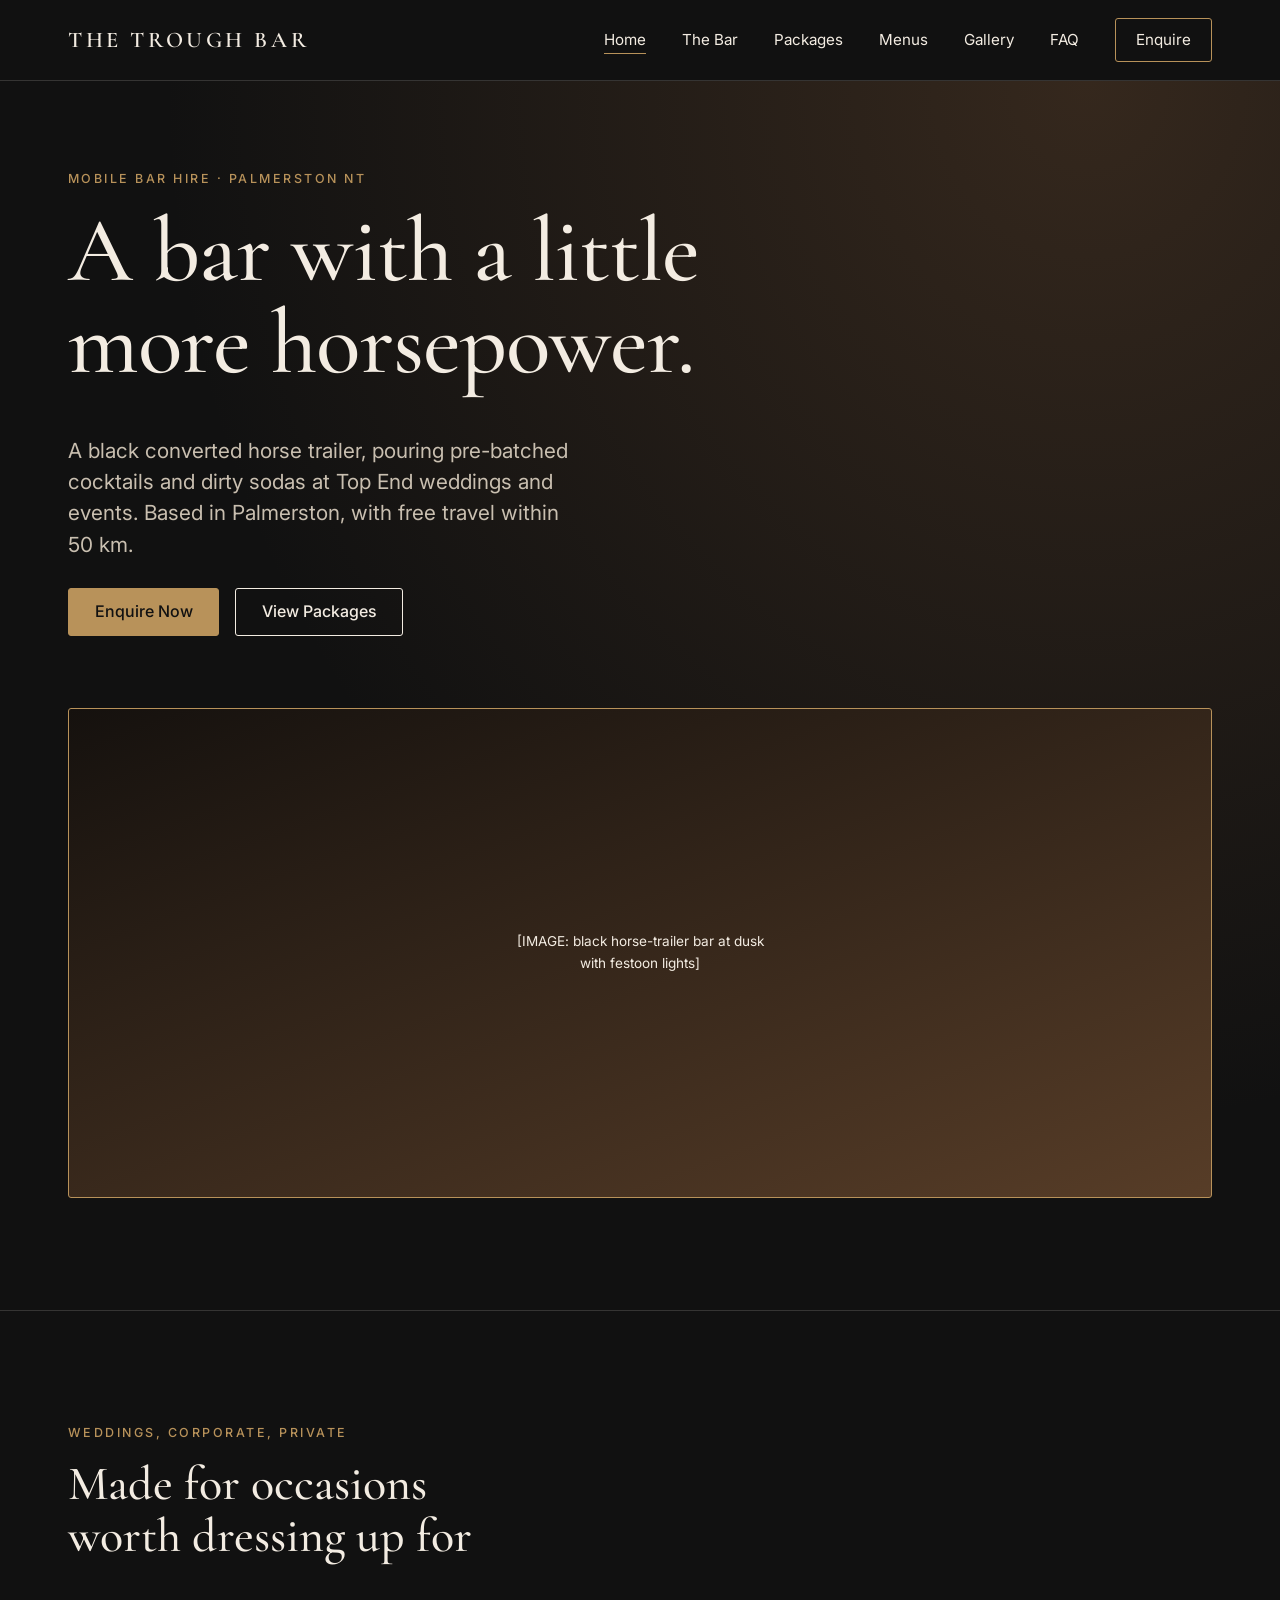
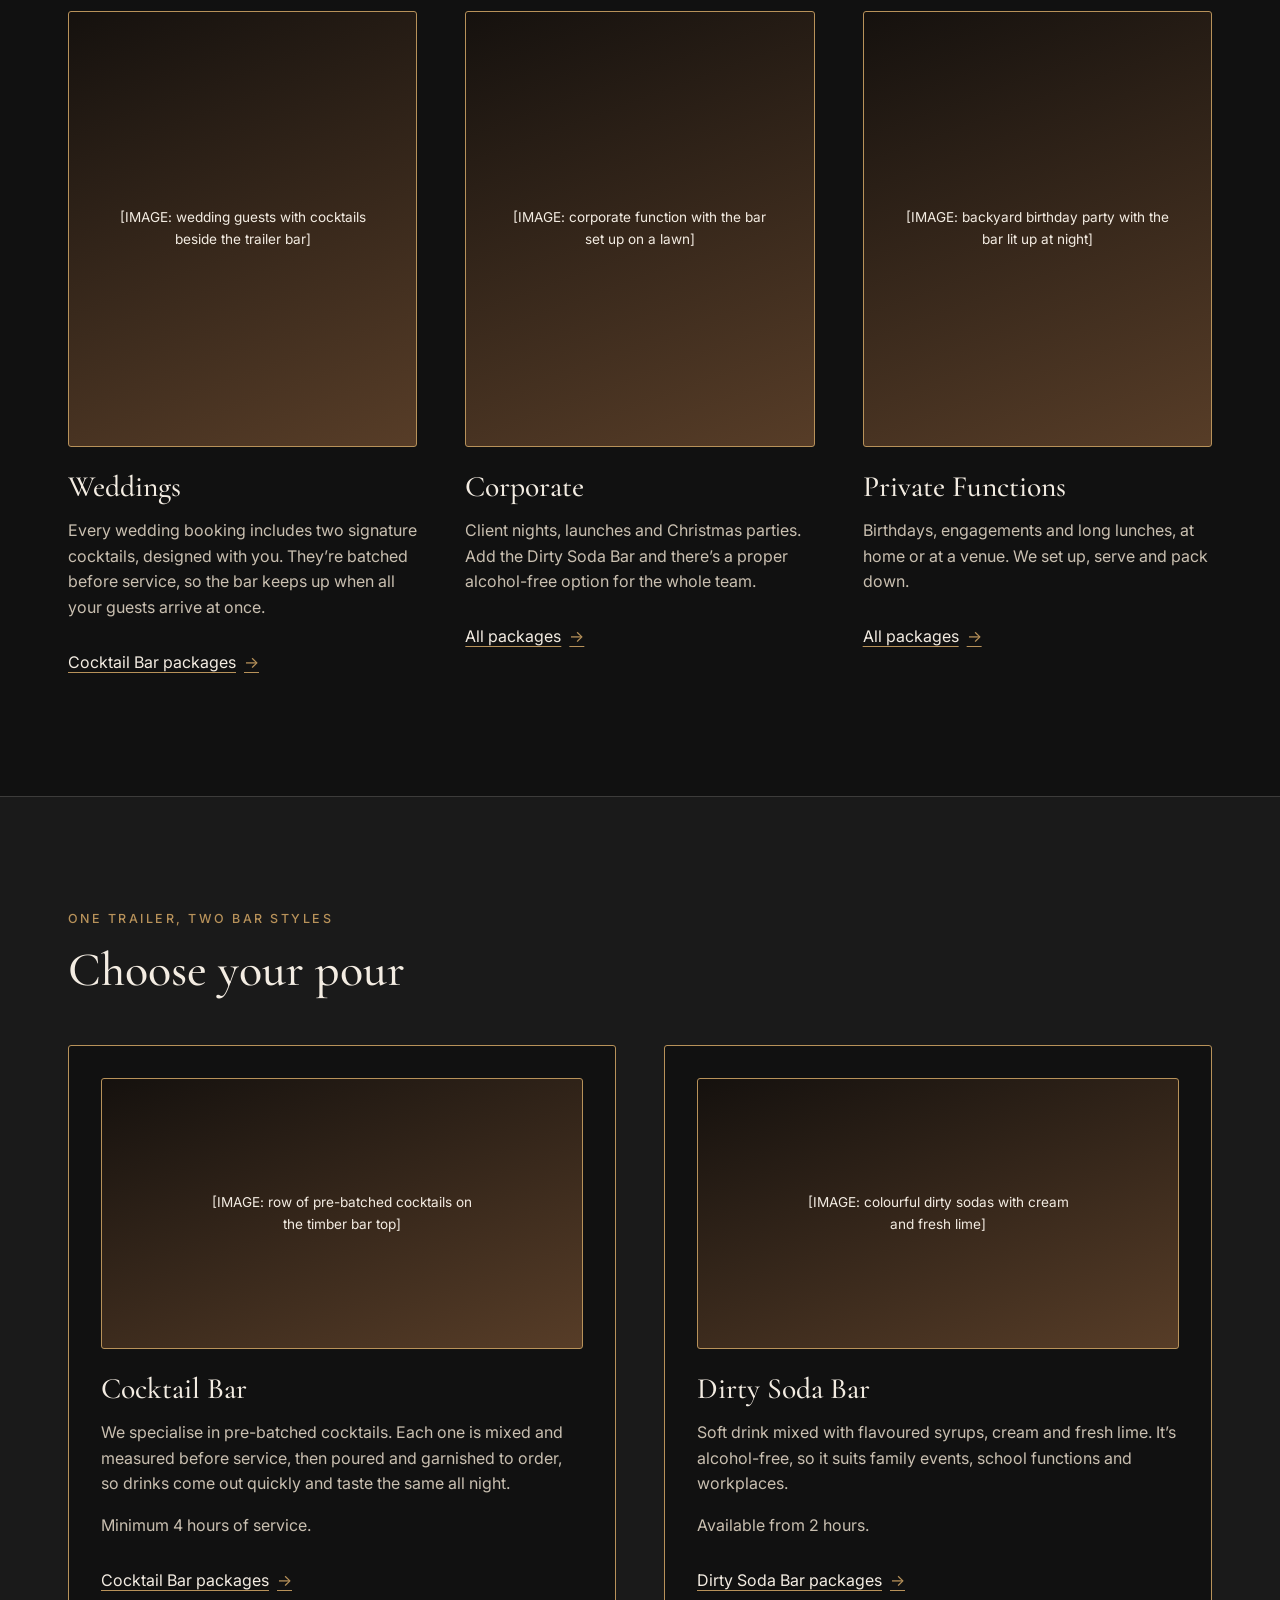
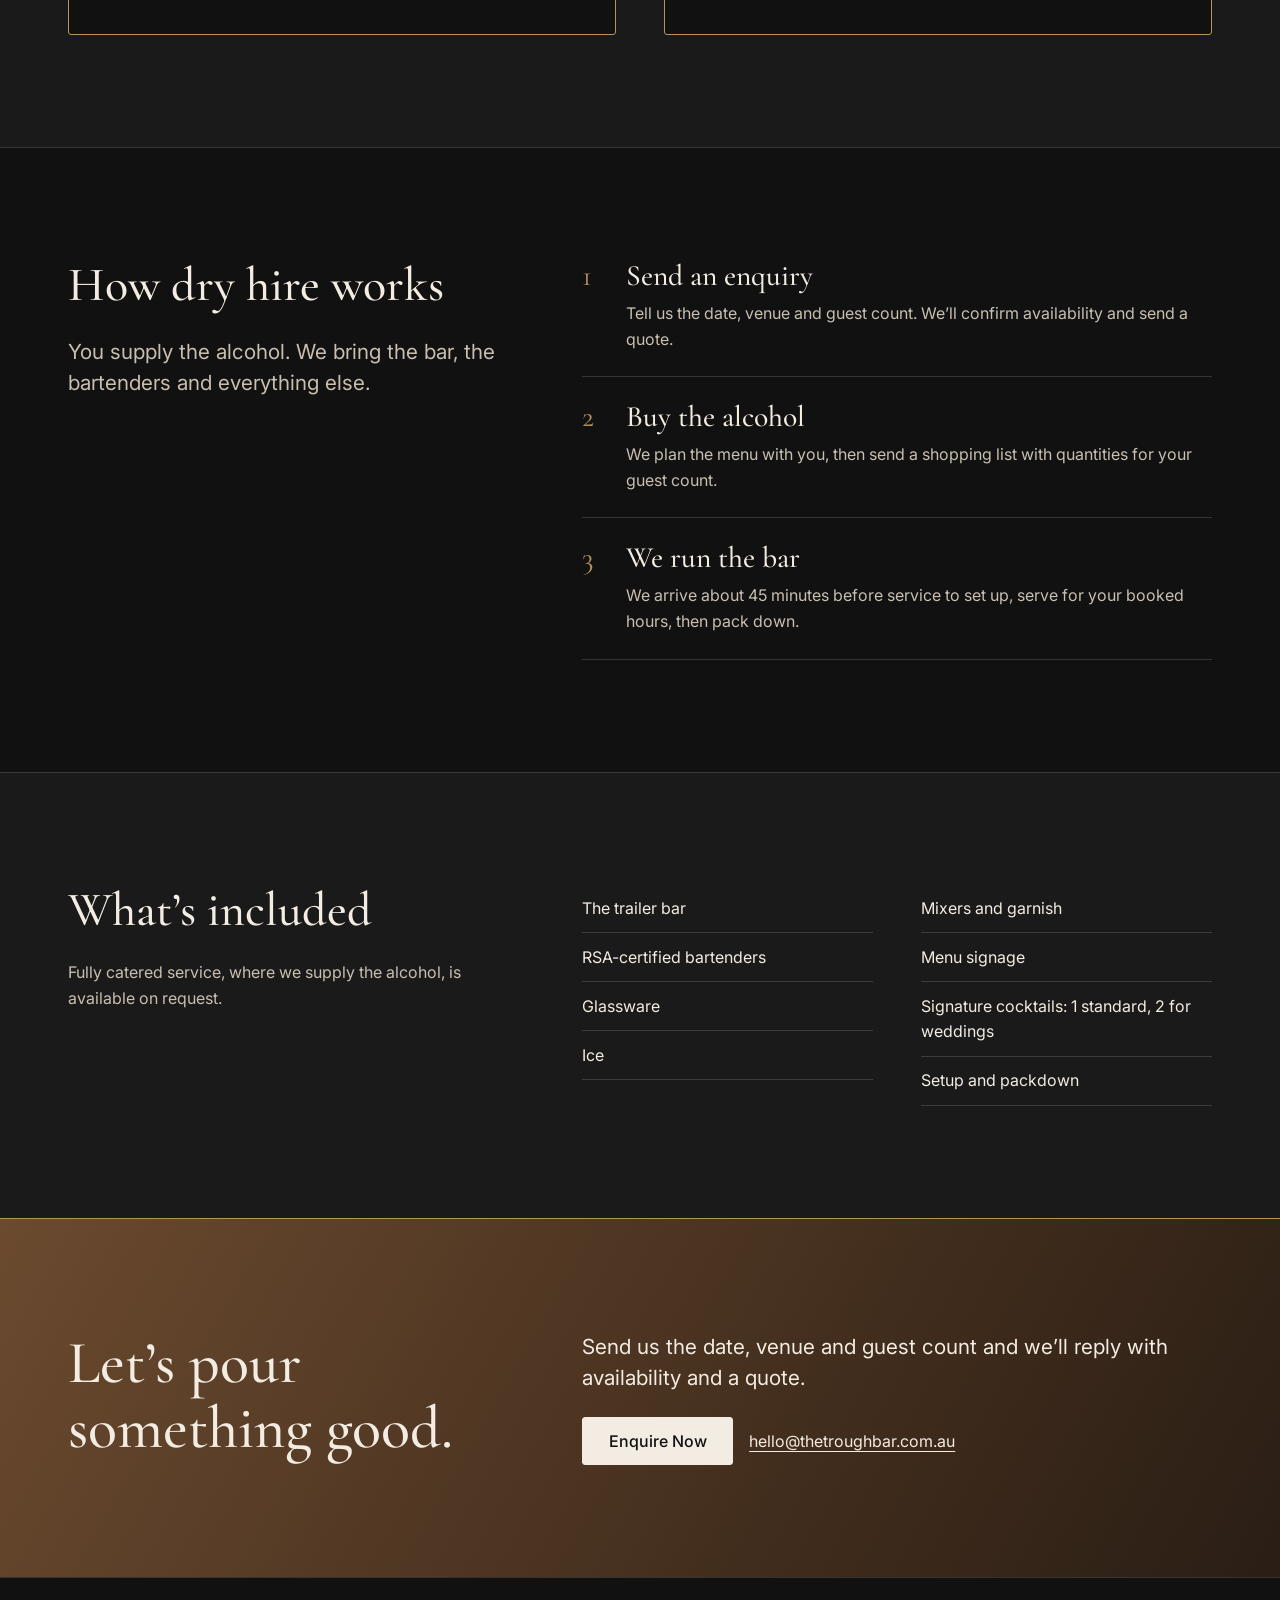
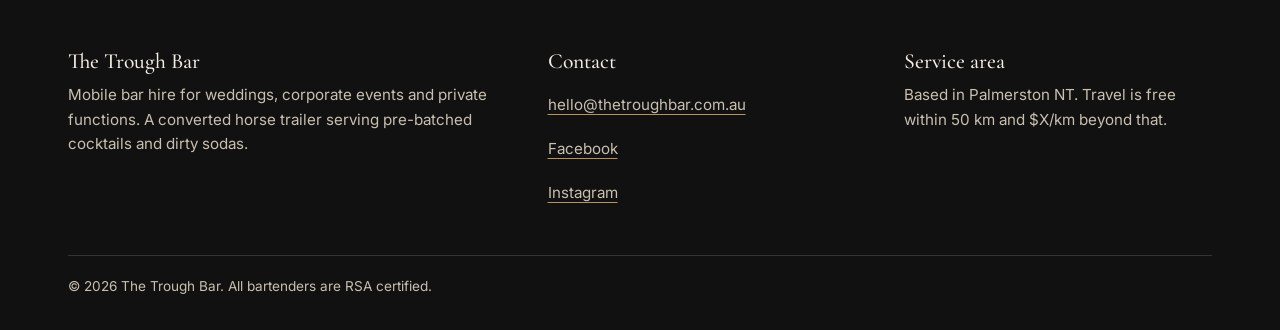
==== commit b713471a: "Blend the two designs: restore playful copy and warm accents Keep the editorial layout, and bring ba" ====
--- a/index.html
+++ b/index.html
@@ -43,8 +43,9 @@
   <main id="main">
     <section class="hero">
       <div class="container">
-        <h1>A mobile cocktail bar for Top End weddings and events.</h1>
-        <p class="lead">The Trough Bar is a black horse trailer converted into a bar. We&rsquo;re based in Palmerston and travel free within 50&nbsp;km.</p>
+        <span class="eyebrow">Mobile bar hire &middot; Palmerston NT</span>
+        <h1>A bar with a little more horsepower.</h1>
+        <p class="lead">A black converted horse trailer, pouring pre-batched cocktails and dirty sodas at Top End weddings and events. Based in Palmerston, with free travel within 50&nbsp;km.</p>
         <div class="actions">
           <a class="btn" href="enquire.html">Enquire Now</a>
           <a class="btn btn--line" href="packages.html">View Packages</a>
@@ -55,7 +56,10 @@
 
     <section class="section">
       <div class="container">
-        <h2>Events</h2>
+        <div class="section-head">
+          <span class="eyebrow">Weddings, corporate, private</span>
+          <h2>Made for occasions worth dressing up for</h2>
+        </div>
         <div class="grid grid--3">
           <article class="block">
             <div class="ph ph--tall" role="img" aria-label="[IMAGE: wedding guests with cocktails beside the trailer bar]"><span>[IMAGE: wedding guests with cocktails beside the trailer bar]</span></div>
@@ -79,18 +83,21 @@
       </div>
     </section>
 
-    <section class="section">
+    <section class="section section--alt">
       <div class="container">
-        <h2>Two bar styles</h2>
+        <div class="section-head">
+          <span class="eyebrow">One trailer, two bar styles</span>
+          <h2>Choose your pour</h2>
+        </div>
         <div class="grid grid--2">
-          <article class="block">
+          <article class="block card">
             <div class="ph ph--wide" role="img" aria-label="[IMAGE: row of pre-batched cocktails on the timber bar top]"><span>[IMAGE: row of pre-batched cocktails on the timber bar top]</span></div>
             <h3>Cocktail Bar</h3>
             <p>We specialise in pre-batched cocktails. Each one is mixed and measured before service, then poured and garnished to order, so drinks come out quickly and taste the same all night.</p>
             <p>Minimum 4 hours of service.</p>
             <a class="more" href="packages.html#cocktail-bar">Cocktail Bar packages</a>
           </article>
-          <article class="block">
+          <article class="block card">
             <div class="ph ph--wide" role="img" aria-label="[IMAGE: colourful dirty sodas with cream and fresh lime]"><span>[IMAGE: colourful dirty sodas with cream and fresh lime]</span></div>
             <h3>Dirty Soda Bar</h3>
             <p>Soft drink mixed with flavoured syrups, cream and fresh lime. It&rsquo;s alcohol-free, so it suits family events, school functions and workplaces.</p>
@@ -130,7 +137,7 @@
       </div>
     </section>
 
-    <section class="section">
+    <section class="section section--alt">
       <div class="container cols">
         <div>
           <h2>What&rsquo;s included</h2>
@@ -151,7 +158,7 @@
 
     <section class="closing">
       <div class="container cols">
-        <h2>Check your date.</h2>
+        <h2>Let&rsquo;s pour something good.</h2>
         <div>
           <p class="lead" style="color:var(--cream)">Send us the date, venue and guest count and we&rsquo;ll reply with availability and a quote.</p>
           <div class="actions">
--- a/styles.css
+++ b/styles.css
@@ -7,6 +7,7 @@
   --cream: #f3ece2;
   --muted: #c9bfb0;
   --brass: #b8925a;
+  --brass-lt: #d1ad78;
   --rule: rgba(243, 236, 226, .16);
   --field: rgba(243, 236, 226, .45);
   --serif: "Cormorant Garamond", Georgia, "Times New Roman", serif;
@@ -38,7 +39,10 @@
 .container { width: 100%; max-width: var(--max); margin: 0 auto; padding: 0 var(--gutter); }
 .narrow { max-width: 48rem; }
 .section { padding: var(--space) 0; border-top: 1px solid var(--rule); }
-.section > .container > h2:first-child { margin-bottom: clamp(1.5rem, 4vw, 2.75rem); }
+.section--alt { background: var(--char); }
+.section-head { margin-bottom: clamp(1.75rem, 4vw, 3rem); }
+.section-head h2 { max-width: 20ch; margin-bottom: 0; }
+.eyebrow { display: block; margin-bottom: 1rem; color: var(--brass); font-size: .78rem; font-weight: 500; letter-spacing: .2em; text-transform: uppercase; }
 .lead { color: var(--muted); font-size: clamp(1.1rem, 2.4vw, 1.3rem); line-height: 1.5; }
 .muted { color: var(--muted); }
 .small { font-size: .9rem; }
@@ -51,11 +55,11 @@
 /* ---------- Buttons and links ---------- */
 .btn {
   display: inline-flex; align-items: center; justify-content: center; min-height: 48px; padding: .6rem 1.6rem;
-  background: var(--cream); color: var(--black); border: 1px solid var(--cream); border-radius: 0;
+  background: var(--brass); color: var(--black); border: 1px solid var(--brass); border-radius: 3px;
   font: 500 1rem/1.2 var(--sans); text-decoration: none; cursor: pointer;
 }
-.btn:hover { background: var(--brass); border-color: var(--brass); color: var(--black); }
-.btn--line { background: transparent; color: var(--cream); }
+.btn:hover { background: var(--cream); border-color: var(--cream); color: var(--black); }
+.btn--line { background: transparent; border-color: var(--cream); color: var(--cream); }
 .actions { display: flex; flex-wrap: wrap; align-items: center; gap: .75rem 1rem; margin-top: 1.75rem; }
 .more { display: inline-flex; align-items: center; min-height: 44px; }
 .more::after { content: "\2192"; margin-left: .5em; color: var(--brass); }
@@ -85,7 +89,7 @@
 /* ---------- Image placeholders ---------- */
 .ph {
   display: flex; align-items: center; justify-content: center; width: 100%; aspect-ratio: 4 / 3; padding: 1rem;
-  background: linear-gradient(160deg, #15110e 0%, var(--timber) 130%); border: 1px solid var(--brass);
+  background: linear-gradient(160deg, #15110e 0%, var(--timber) 130%); border: 1px solid var(--brass); border-radius: 3px;
   color: var(--cream); font-size: .85rem; text-align: center;
 }
 .ph span { max-width: 30ch; }
@@ -94,7 +98,7 @@
 figure { margin: 0; }
 
 /* ---------- Hero ---------- */
-.hero { padding: clamp(2.5rem, 7vw, 5.5rem) 0 var(--space); }
+.hero { padding: clamp(2.5rem, 7vw, 5.5rem) 0 var(--space); background: radial-gradient(ellipse at 85% 0%, rgba(107, 74, 47, .4), transparent 60%); }
 .hero h1 { max-width: 15ch; }
 .hero .lead { max-width: 34rem; }
 .hero .ph { margin-top: clamp(2.5rem, 6vw, 4.5rem); }
@@ -103,6 +107,7 @@
 .page-hero .lead { max-width: 38rem; margin-bottom: 0; }
 
 /* ---------- Content blocks ---------- */
+.card { padding: clamp(1.25rem, 3.5vw, 2rem); background: var(--black); border: 1px solid var(--brass); border-radius: 3px; }
 .block .ph { margin-bottom: 1.5rem; }
 .block > :last-child { margin-bottom: 0; }
 .block p { color: var(--muted); }
@@ -110,9 +115,10 @@
 .tier { display: flex; flex-direction: column; padding-top: 1.5rem; border-top: 1px solid var(--cream); }
 .tier h3 { margin-bottom: .15em; font-size: clamp(1.9rem, 4.5vw, 2.3rem); }
 .tier .more { margin-top: auto; padding-top: 1rem; }
-.price { margin: 1.25rem 0; font-family: var(--serif); font-size: 2.75rem; line-height: 1; }
+.tier--feature { border-top: 3px solid var(--brass); }
+.price { margin: 1.25rem 0; font-family: var(--serif); font-size: 2.75rem; line-height: 1; color: var(--brass-lt); }
 .price small { color: var(--muted); font-family: var(--sans); font-size: .9rem; }
-.panel { padding: clamp(1.5rem, 4vw, 2.25rem); border: 1px solid var(--brass); }
+.panel { padding: clamp(1.5rem, 4vw, 2.25rem); border: 1px solid var(--brass); border-radius: 3px; }
 .panel > :last-child { margin-bottom: 0; }
 
 /* ---------- Lists ---------- */
@@ -149,7 +155,7 @@
 .field label, .field legend { display: block; margin-bottom: .45rem; padding: 0; font-size: .95rem; }
 input, select, textarea {
   display: block; width: 100%; min-width: 0; min-height: 50px; padding: .7rem .85rem;
-  background: transparent; color: var(--cream); border: 1px solid var(--field); border-radius: 0;
+  background: transparent; color: var(--cream); border: 1px solid var(--field); border-radius: 3px;
   font: inherit; font-size: 1rem; /* 16px minimum prevents iOS zoom */
 }
 select { background: var(--black); }
@@ -165,7 +171,9 @@
 .contact-links a { font-family: var(--serif); font-size: clamp(1.4rem, 4.5vw, 1.9rem); }
 
 /* ---------- Closing band ---------- */
-.closing { padding: var(--space) 0; background: var(--timber); }
+.closing { padding: var(--space) 0; background: linear-gradient(120deg, var(--timber) 0%, #3d2a1b 70%, #2a1e15 100%); border-top: 1px solid var(--brass); }
+.closing .btn { background: var(--cream); border-color: var(--cream); }
+.closing .btn:hover { background: var(--black); border-color: var(--black); color: var(--cream); }
 .closing h2 { margin-bottom: 0; font-size: clamp(2.2rem, 6.5vw, 3.75rem); }
 .closing .actions { margin-top: 1.5rem; }
 .closing a:not(.btn):hover { color: var(--black); }
@@ -202,8 +210,8 @@
   .site-nav li { border: 0; }
   .site-nav a { min-height: 44px; font-family: var(--sans); font-size: .95rem; }
   .site-nav a:not(.nav-cta)[aria-current="page"] { color: var(--cream); text-decoration: underline; text-decoration-color: var(--brass); text-underline-offset: .5em; }
-  .site-nav a.nav-cta { padding: 0 1.25rem; border: 1px solid var(--cream); }
-  .site-nav a.nav-cta:hover, .site-nav a.nav-cta[aria-current="page"] { background: var(--cream); color: var(--black); }
+  .site-nav a.nav-cta { padding: 0 1.25rem; border: 1px solid var(--brass); border-radius: 3px; }
+  .site-nav a.nav-cta:hover, .site-nav a.nav-cta[aria-current="page"] { background: var(--brass); color: var(--black); }
   .grid--3 { grid-template-columns: repeat(3, minmax(0, 1fr)); }
   .cols { grid-template-columns: minmax(0, 5fr) minmax(0, 7fr); gap: 4rem; }
   .cols--even { grid-template-columns: repeat(2, minmax(0, 1fr)); gap: 5rem; align-items: center; }
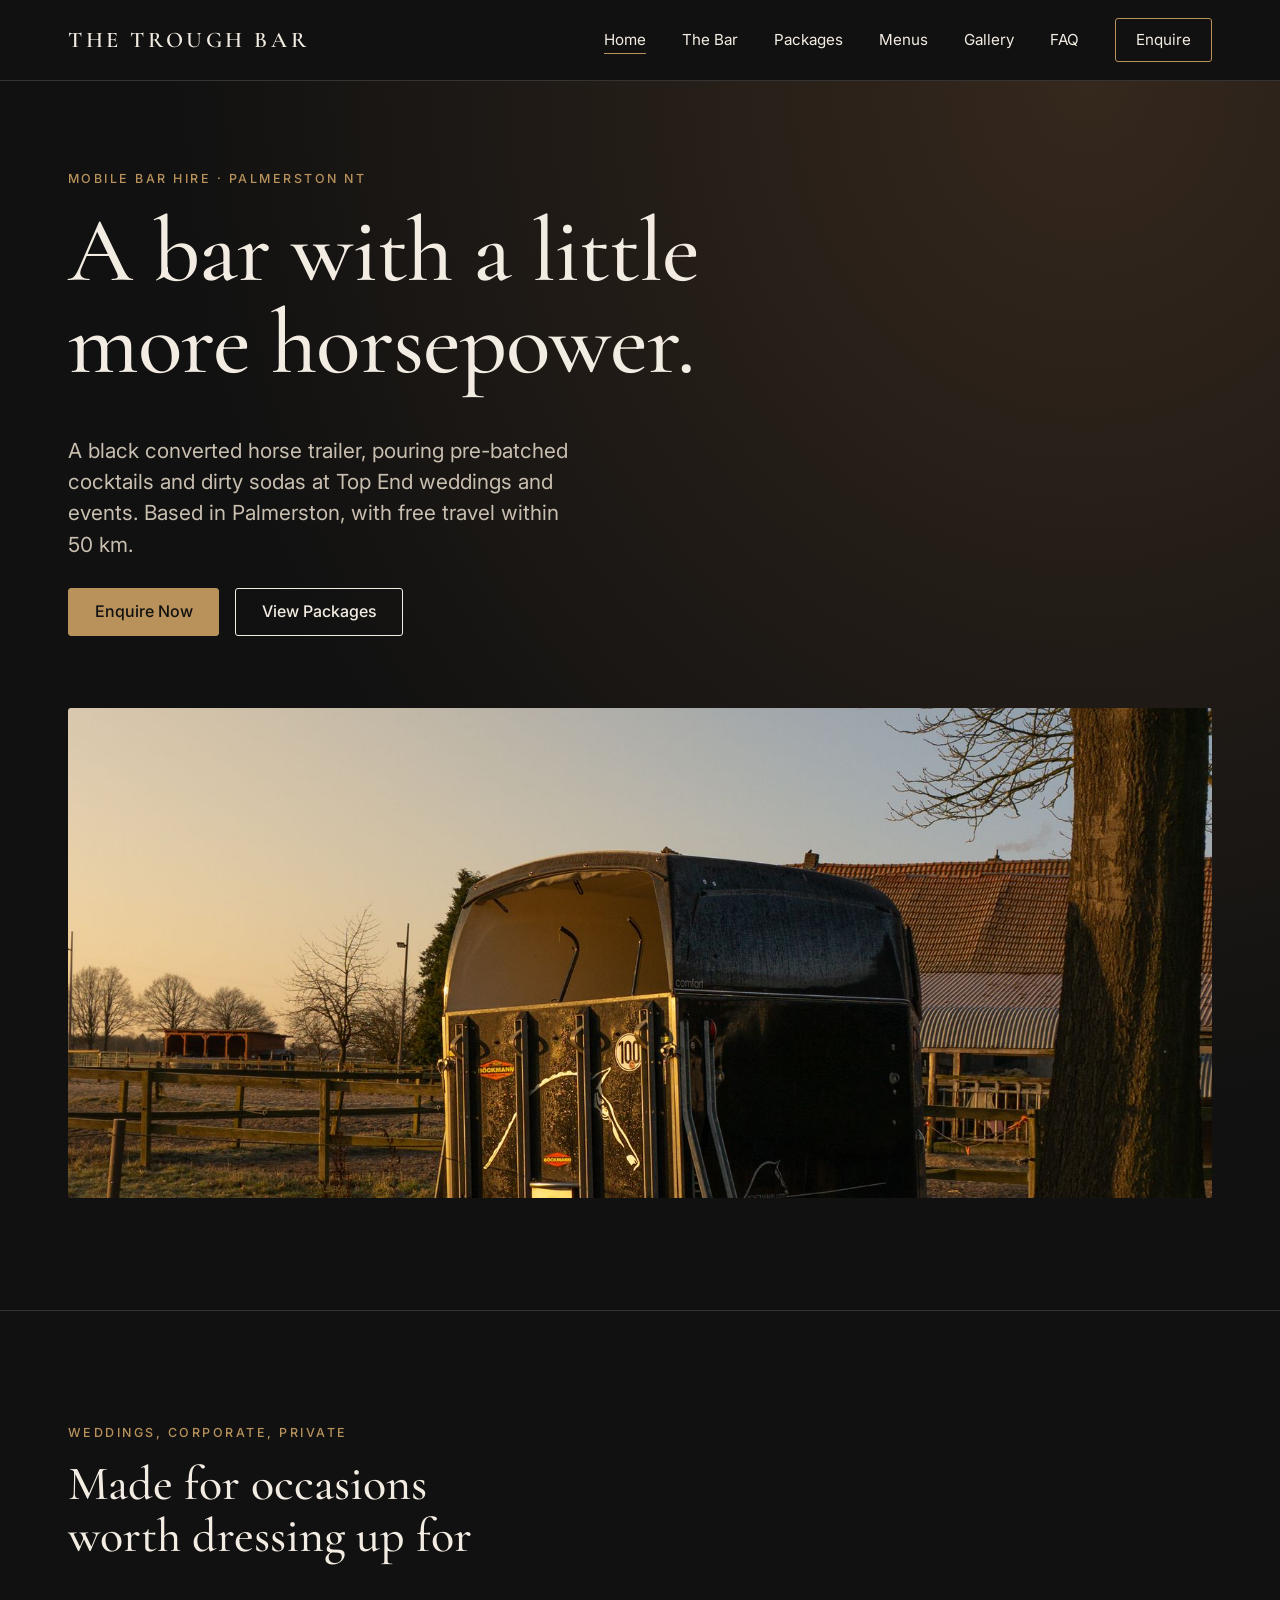
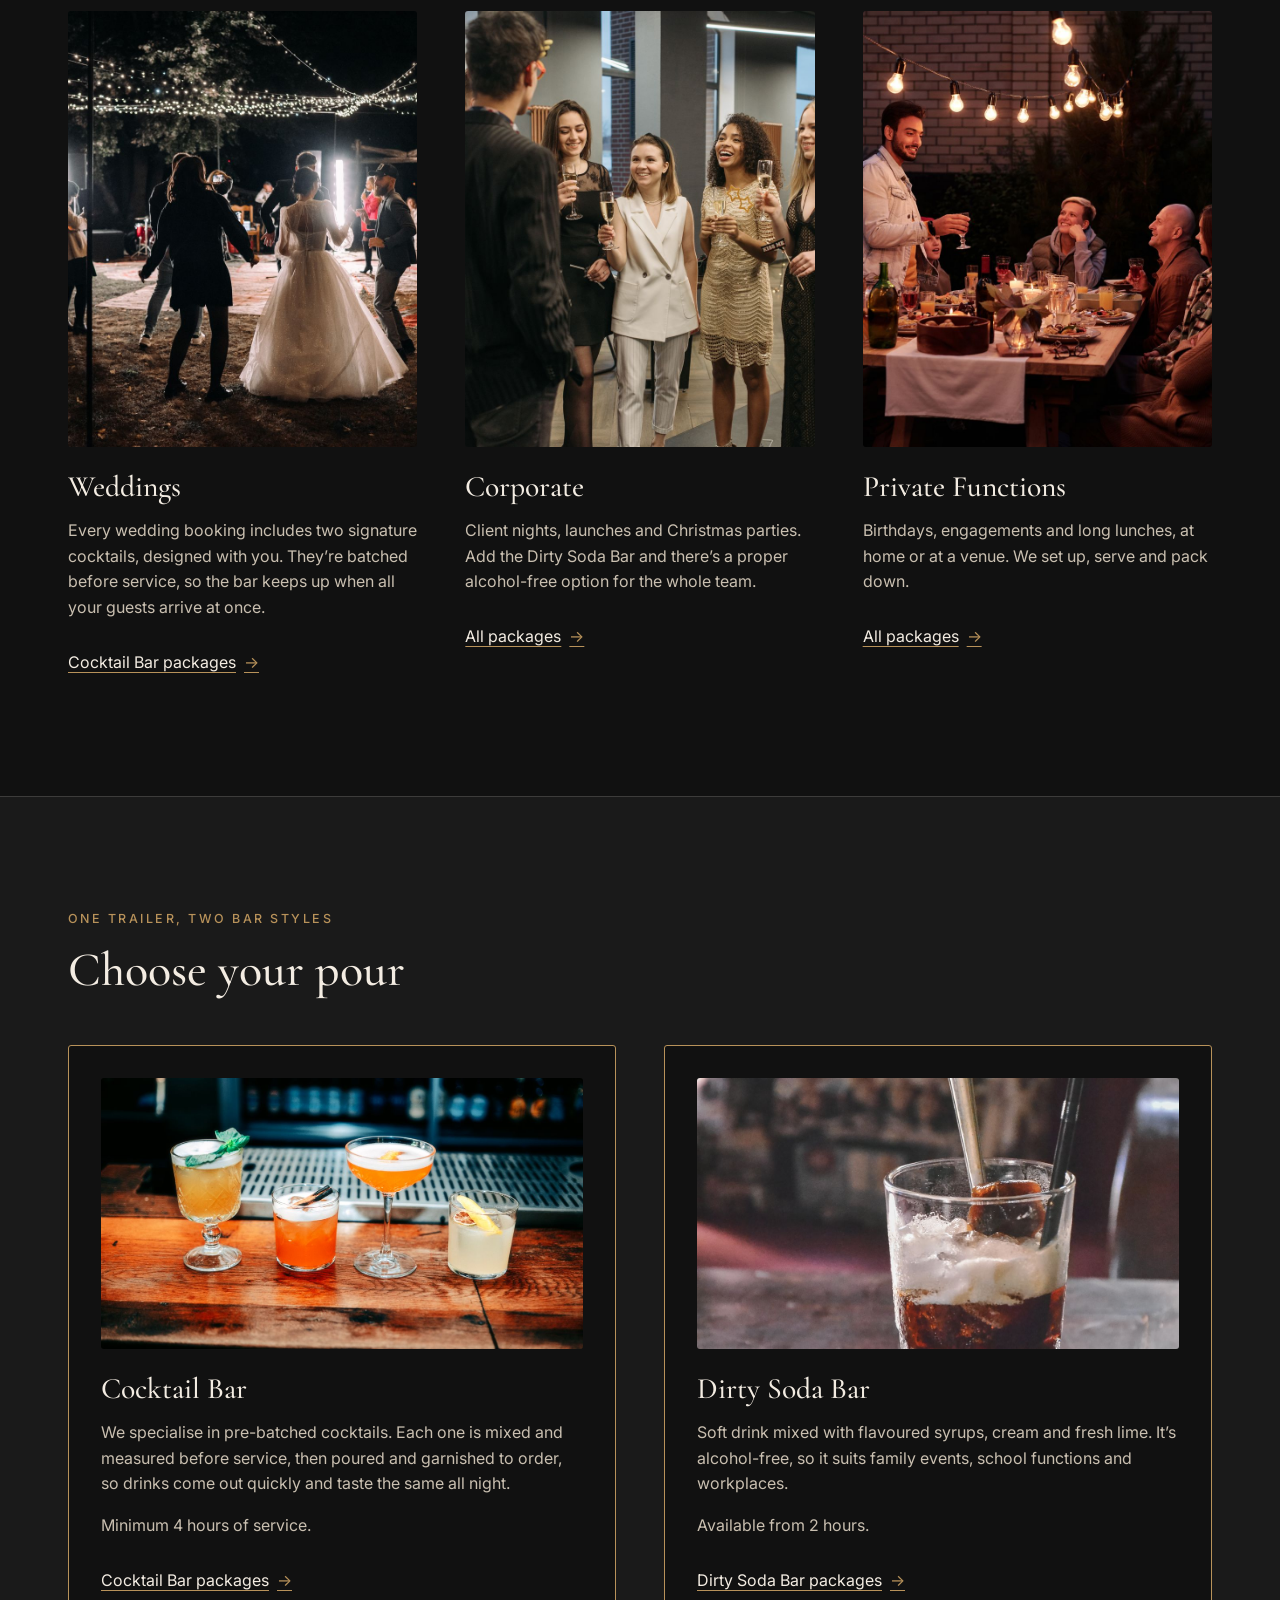
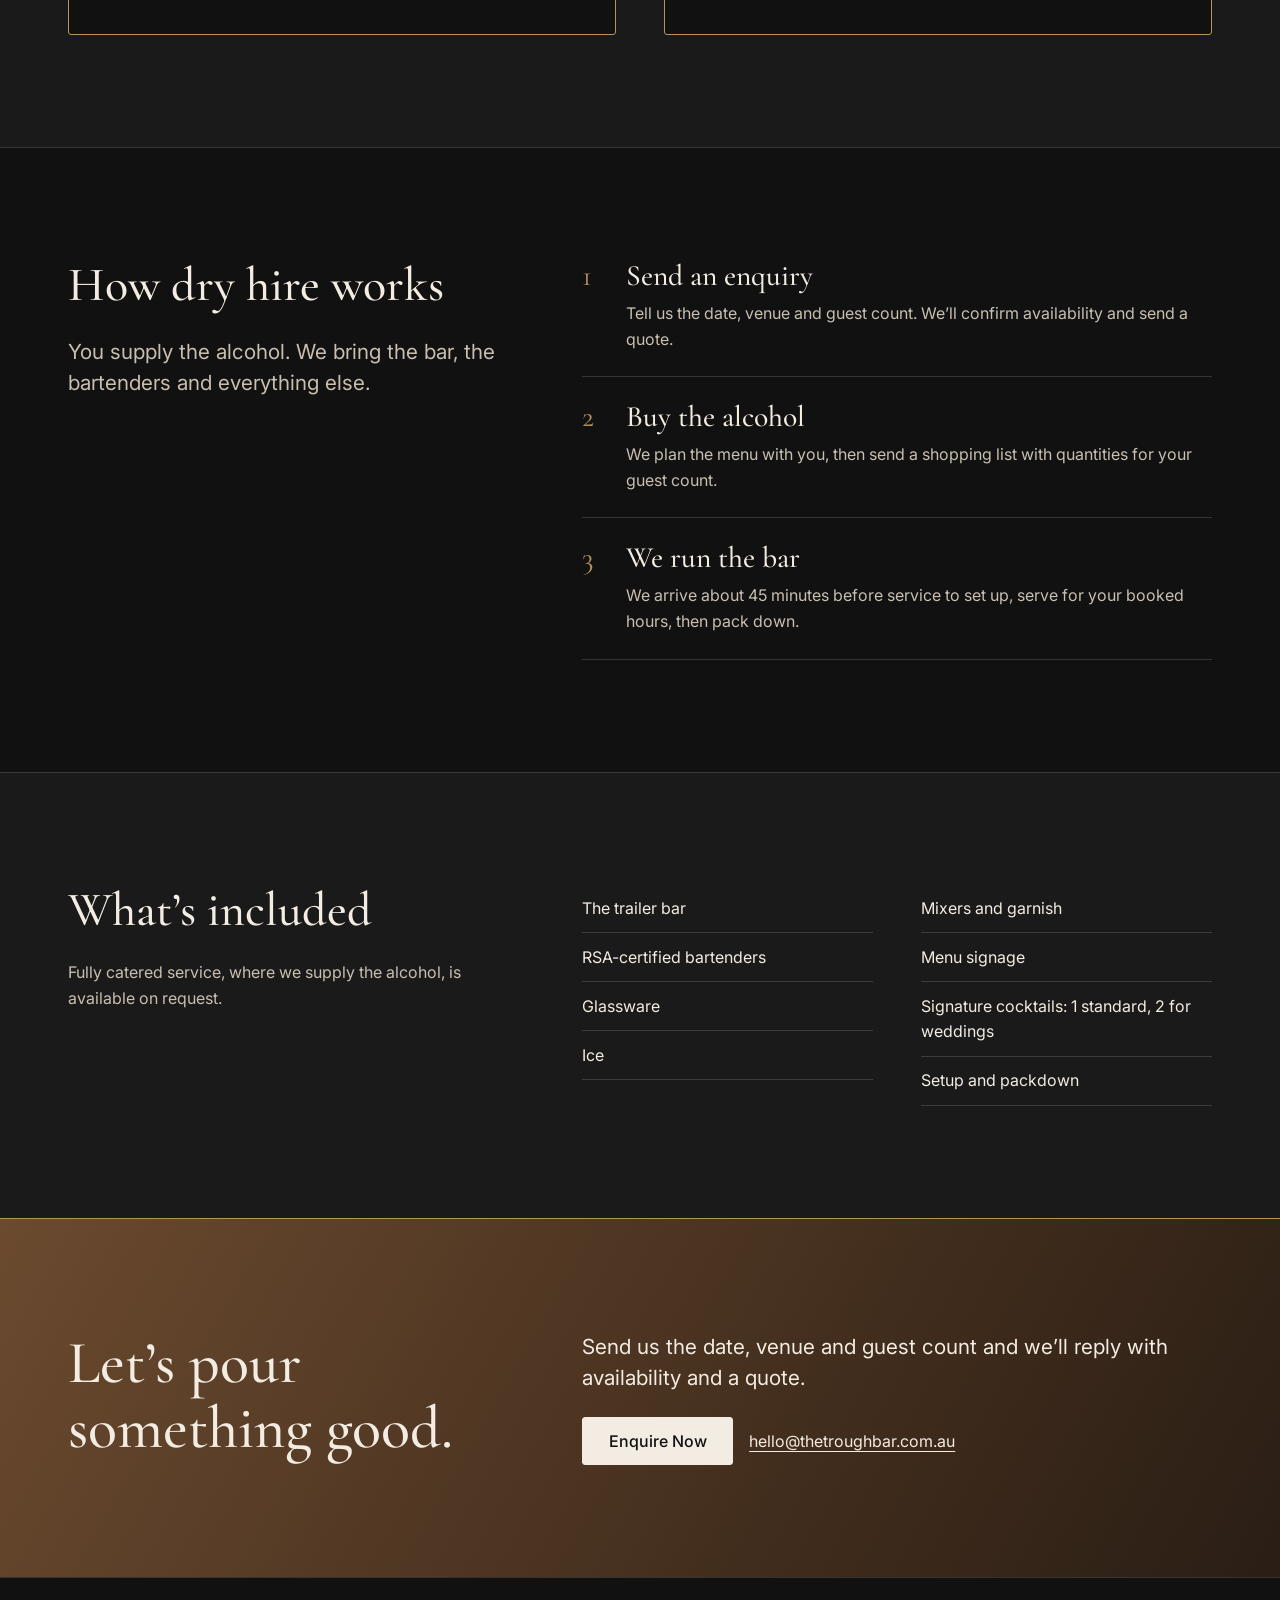
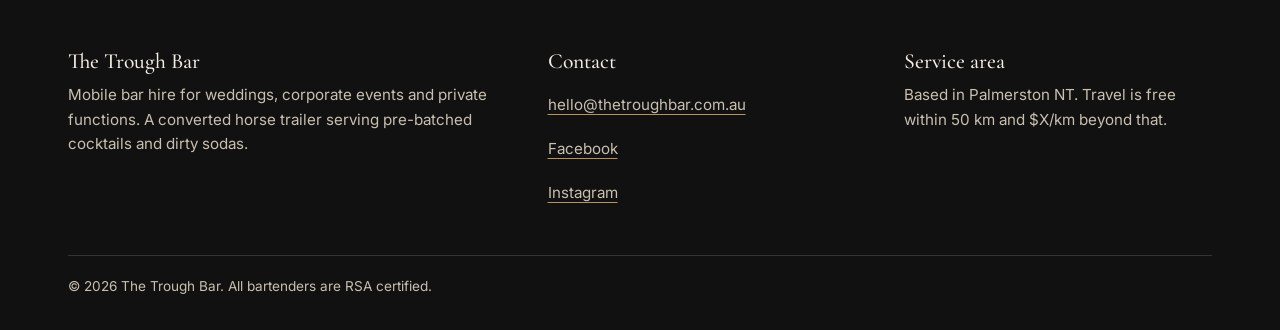
==== commit beafba69: "Replace image placeholders with sample stock photos Add 21 Pexels photos under images/ with a credit" ====
--- a/index.html
+++ b/index.html
@@ -50,7 +50,8 @@
           <a class="btn" href="enquire.html">Enquire Now</a>
           <a class="btn btn--line" href="packages.html">View Packages</a>
         </div>
-        <div class="ph ph--hero" role="img" aria-label="[IMAGE: black horse-trailer bar at dusk with festoon lights]"><span>[IMAGE: black horse-trailer bar at dusk with festoon lights]</span></div>
+        <!-- Sample stock photo: replace images/hero-trailer.jpg with a real one -->
+        <img class="photo photo--hero" src="images/hero-trailer.jpg" alt="Black horse trailer parked beside a tree at sunset" width="1600" height="900">
       </div>
     </section>
 
@@ -62,19 +63,22 @@
         </div>
         <div class="grid grid--3">
           <article class="block">
-            <div class="ph ph--tall" role="img" aria-label="[IMAGE: wedding guests with cocktails beside the trailer bar]"><span>[IMAGE: wedding guests with cocktails beside the trailer bar]</span></div>
+            <!-- Sample stock photo: replace images/event-wedding.jpg with a real one -->
+        <img class="photo photo--tall" src="images/event-wedding.jpg" alt="Bride and guests dancing outdoors at night under strings of lights" width="800" height="1000" loading="lazy">
             <h3>Weddings</h3>
             <p>Every wedding booking includes two signature cocktails, designed with you. They&rsquo;re batched before service, so the bar keeps up when all your guests arrive at once.</p>
             <a class="more" href="packages.html#cocktail-bar">Cocktail Bar packages</a>
           </article>
           <article class="block">
-            <div class="ph ph--tall" role="img" aria-label="[IMAGE: corporate function with the bar set up on a lawn]"><span>[IMAGE: corporate function with the bar set up on a lawn]</span></div>
+            <!-- Sample stock photo: replace images/event-corporate.jpg with a real one -->
+        <img class="photo photo--tall" src="images/event-corporate.jpg" alt="Colleagues in evening wear talking over drinks at a work function" width="800" height="1000" loading="lazy">
             <h3>Corporate</h3>
             <p>Client nights, launches and Christmas parties. Add the Dirty Soda Bar and there&rsquo;s a proper alcohol-free option for the whole team.</p>
             <a class="more" href="packages.html">All packages</a>
           </article>
           <article class="block">
-            <div class="ph ph--tall" role="img" aria-label="[IMAGE: backyard birthday party with the bar lit up at night]"><span>[IMAGE: backyard birthday party with the bar lit up at night]</span></div>
+            <!-- Sample stock photo: replace images/event-private.jpg with a real one -->
+        <img class="photo photo--tall" src="images/event-private.jpg" alt="Friends sharing a toast at a backyard dinner under festoon lights" width="800" height="1000" loading="lazy">
             <h3>Private Functions</h3>
             <p>Birthdays, engagements and long lunches, at home or at a venue. We set up, serve and pack down.</p>
             <a class="more" href="packages.html">All packages</a>
@@ -91,14 +95,16 @@
         </div>
         <div class="grid grid--2">
           <article class="block card">
-            <div class="ph ph--wide" role="img" aria-label="[IMAGE: row of pre-batched cocktails on the timber bar top]"><span>[IMAGE: row of pre-batched cocktails on the timber bar top]</span></div>
+            <!-- Sample stock photo: replace images/cocktails-bar-top.jpg with a real one -->
+        <img class="photo photo--wide" src="images/cocktails-bar-top.jpg" alt="Four cocktails lined up on a timber bar top" width="1200" height="675" loading="lazy">
             <h3>Cocktail Bar</h3>
             <p>We specialise in pre-batched cocktails. Each one is mixed and measured before service, then poured and garnished to order, so drinks come out quickly and taste the same all night.</p>
             <p>Minimum 4 hours of service.</p>
             <a class="more" href="packages.html#cocktail-bar">Cocktail Bar packages</a>
           </article>
           <article class="block card">
-            <div class="ph ph--wide" role="img" aria-label="[IMAGE: colourful dirty sodas with cream and fresh lime]"><span>[IMAGE: colourful dirty sodas with cream and fresh lime]</span></div>
+            <!-- Sample stock photo: replace images/dirty-soda-cola.jpg with a real one -->
+        <img class="photo photo--wide" src="images/dirty-soda-cola.jpg" alt="Cola over ice with cream poured through it" width="1200" height="675" loading="lazy">
             <h3>Dirty Soda Bar</h3>
             <p>Soft drink mixed with flavoured syrups, cream and fresh lime. It&rsquo;s alcohol-free, so it suits family events, school functions and workplaces.</p>
             <p>Available from 2 hours.</p>
--- a/styles.css
+++ b/styles.css
@@ -93,22 +93,23 @@
   color: var(--cream); font-size: .85rem; text-align: center;
 }
 .ph span { max-width: 30ch; }
-.ph--wide, .ph--hero { aspect-ratio: 3 / 2; }
-.ph--tall { aspect-ratio: 4 / 5; }
+.photo { display: block; width: 100%; height: auto; aspect-ratio: 4 / 3; object-fit: cover; background: var(--char); border-radius: 3px; }
+.ph--wide, .ph--hero, .photo--wide, .photo--hero { aspect-ratio: 3 / 2; }
+.ph--tall, .photo--tall { aspect-ratio: 4 / 5; }
 figure { margin: 0; }
 
 /* ---------- Hero ---------- */
 .hero { padding: clamp(2.5rem, 7vw, 5.5rem) 0 var(--space); background: radial-gradient(ellipse at 85% 0%, rgba(107, 74, 47, .4), transparent 60%); }
 .hero h1 { max-width: 15ch; }
 .hero .lead { max-width: 34rem; }
-.hero .ph { margin-top: clamp(2.5rem, 6vw, 4.5rem); }
+.hero .ph, .hero .photo { margin-top: clamp(2.5rem, 6vw, 4.5rem); }
 .page-hero { padding: clamp(2.5rem, 7vw, 5.5rem) 0 clamp(2.5rem, 6vw, 4rem); }
 .page-hero h1 { max-width: 18ch; font-size: clamp(2.5rem, 8vw, 4.75rem); }
 .page-hero .lead { max-width: 38rem; margin-bottom: 0; }
 
 /* ---------- Content blocks ---------- */
 .card { padding: clamp(1.25rem, 3.5vw, 2rem); background: var(--black); border: 1px solid var(--brass); border-radius: 3px; }
-.block .ph { margin-bottom: 1.5rem; }
+.block .ph, .block .photo { margin-bottom: 1.5rem; }
 .block > :last-child { margin-bottom: 0; }
 .block p { color: var(--muted); }
 .block .more { margin-top: .25rem; }
@@ -189,6 +190,18 @@
 .footer-bottom { margin-top: 2.5rem; padding-top: 1.25rem; border-top: 1px solid var(--rule); font-size: .85rem; }
 .footer-bottom p { margin: 0; }
 
+/* ---------- Photo slider (swipe, click or auto) ---------- */
+.slider { min-width: 0; }
+.slider__track { display: flex; overflow-x: auto; scroll-snap-type: x mandatory; scroll-behavior: smooth; scrollbar-width: none; -webkit-overflow-scrolling: touch; }
+.slider__track::-webkit-scrollbar { display: none; }
+.slider__slide { flex: 0 0 100%; scroll-snap-align: start; }
+.slider__controls { display: none; align-items: center; gap: .5rem; margin-top: .75rem; }
+.js .slider__controls { display: flex; }
+.slider__btn { display: inline-flex; align-items: center; justify-content: center; min-width: 44px; min-height: 44px; padding: 0 .75rem; background: none; border: 1px solid var(--rule); border-radius: 3px; color: var(--cream); font: inherit; font-size: .9rem; cursor: pointer; }
+.slider__btn:hover { border-color: var(--brass); color: var(--brass-lt); }
+.slider__count { min-width: 3.5rem; color: var(--muted); font-size: .9rem; text-align: center; }
+.slider__pause { margin-left: auto; }
+
 /* ---------- Tablet: 768px and up ---------- */
 @media (min-width: 768px) {
   .grid--2, .grid--3 { grid-template-columns: repeat(2, minmax(0, 1fr)); }
@@ -196,8 +209,8 @@
   .plain-list--2 li { break-inside: avoid; }
   .form { grid-template-columns: repeat(2, minmax(0, 1fr)); }
   .field--full { grid-column: 1 / -1; }
-  .ph--wide { aspect-ratio: 16 / 9; }
-  .ph--hero { aspect-ratio: 2 / 1; }
+  .ph--wide, .photo--wide { aspect-ratio: 16 / 9; }
+  .ph--hero, .photo--hero { aspect-ratio: 2 / 1; }
   .footer-grid { grid-template-columns: 1.4fr 1fr 1fr; gap: 3rem; }
 }
 
@@ -216,7 +229,7 @@
   .cols { grid-template-columns: minmax(0, 5fr) minmax(0, 7fr); gap: 4rem; }
   .cols--even { grid-template-columns: repeat(2, minmax(0, 1fr)); gap: 5rem; align-items: center; }
   .cols--flip > :first-child { order: 2; }
-  .ph--hero { aspect-ratio: 21 / 9; }
+  .ph--hero, .photo--hero { aspect-ratio: 21 / 9; }
 }
 
 /* ---------- Reduced motion ---------- */
